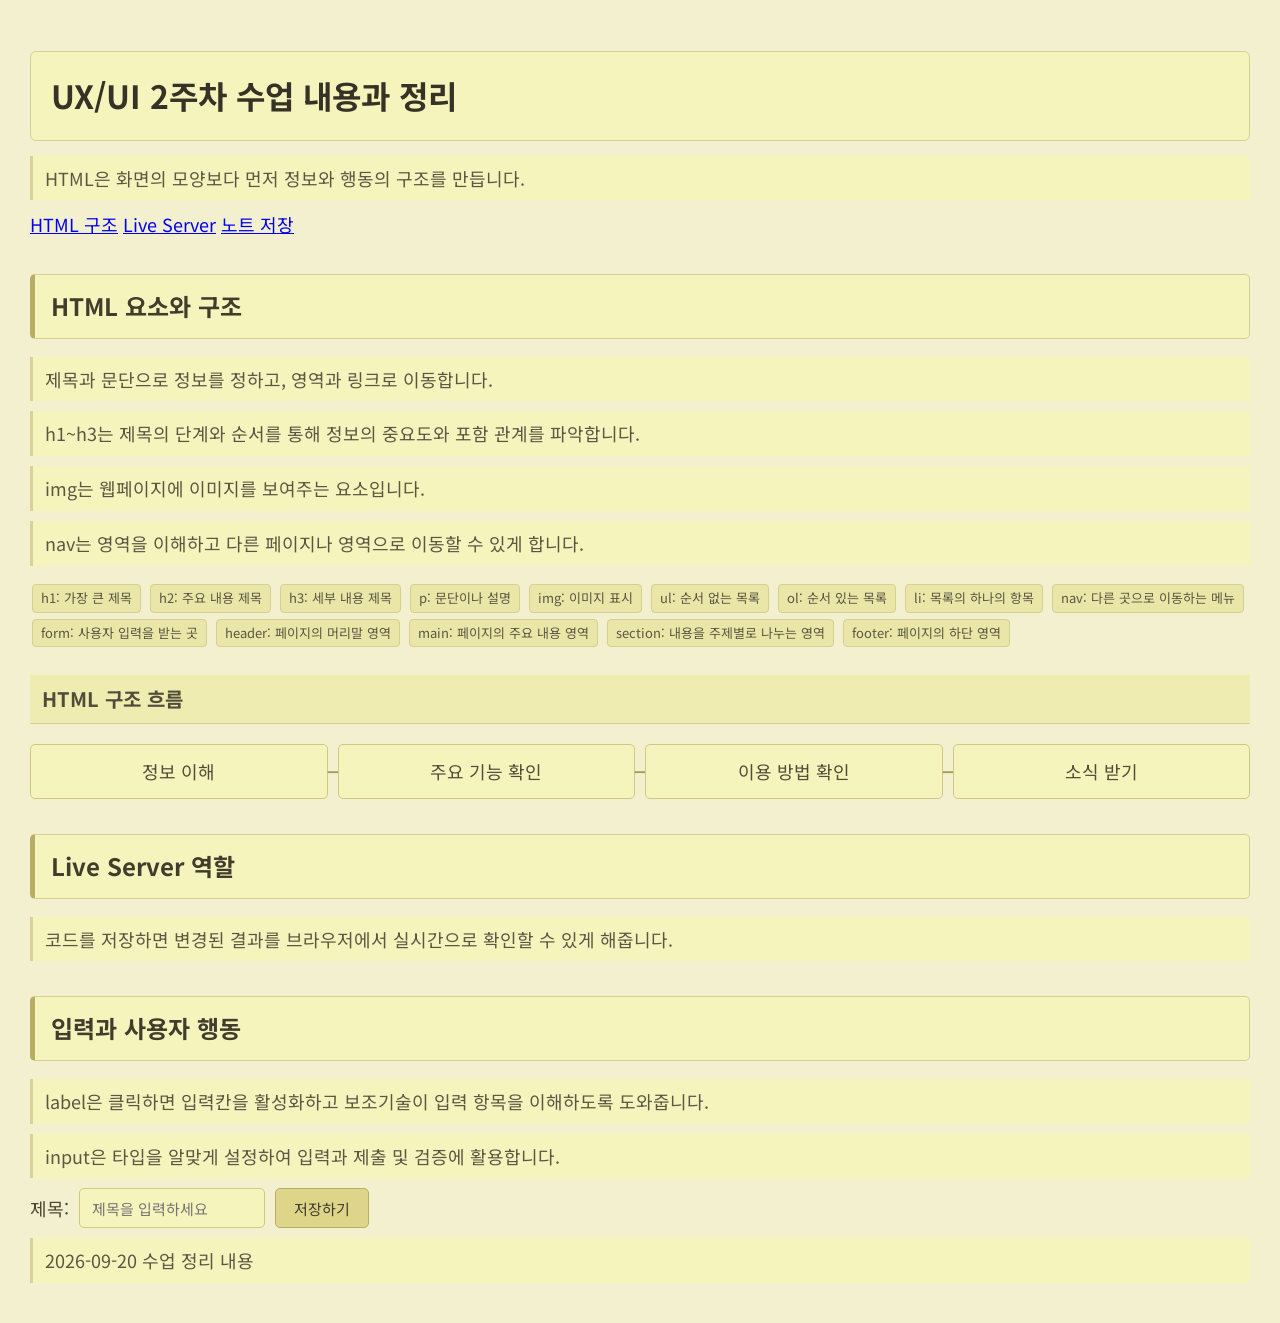
==== index.html @ fddc058f "3주차 수업" ====
<!DOCTYPE html>
<html lang="ko">

<head>
    <meta charset="UTF-8">
    <title>UX/UI 수업 간단 정리</title>

    <link rel="preconnect" href="https://fonts.googleapis.com">
    <link rel="preconnect" href="https://fonts.gstatic.com" crossorigin>
    <link href="https://fonts.googleapis.com/css2?family=Noto+Sans+KR:wght@100..900&display=swap" rel="stylesheet">

    <link rel="stylesheet" href="style.css">
</head>

<body>

    <header>
        <!-- 사용자: 수업생 -->
        <!-- 목적: 수업 내용을 정리하고 복습 -->
        <!-- 핵심 행동: 내용을 확인하고 노트를 저장 -->
        <!-- 정보 순서: 수업틀 → 주요 내용 확인 → 핵심 내용 확인 → 노트저장 -->

        <h1>UX/UI 2주차 수업 내용과 정리</h1>
        <p>HTML은 화면의 모양보다 먼저 정보와 행동의 구조를 만듭니다.</p>
    </header>

    <nav aria-label="주요 메뉴">
        <a href="#html">HTML 구조</a>
        <a href="#server">Live Server</a>
        <a href="#form">노트 저장</a>
    </nav>

    <main>

        <section id="html">

            <h2>HTML 요소와 구조</h2>

            <p>제목과 문단으로 정보를 정하고, 영역과 링크로 이동합니다.</p>

            <p>h1~h3는 제목의 단계와 순서를 통해 정보의 중요도와 포함 관계를 파악합니다.</p>

            <p>img는 웹페이지에 이미지를 보여주는 요소입니다.</p>

            <p>nav는 영역을 이해하고 다른 페이지나 영역으로 이동할 수 있게 합니다.</p>

            <ul class="features-list">
                <li class="features-card">h1: 가장 큰 제목</li>
                <li class="features-card">h2: 주요 내용 제목</li>
                <li class="features-card">h3: 세부 내용 제목</li>
                <li class="features-card">p: 문단이나 설명</li>
                <li class="features-card">img: 이미지 표시</li>
                <li class="features-card">ul: 순서 없는 목록</li>
                <li class="features-card">ol: 순서 있는 목록</li>
                <li class="features-card">li: 목록의 하나의 항목</li>
                <li class="features-card">nav: 다른 곳으로 이동하는 메뉴</li>
                <li class="features-card">form: 사용자 입력을 받는 곳</li>
                <li class="features-card">header: 페이지의 머리말 영역</li>
                <li class="features-card">main: 페이지의 주요 내용 영역</li>
                <li class="features-card">section: 내용을 주제별로 나누는 영역</li>
                <li class="features-card">footer: 페이지의 하단 영역</li>
            </ul>

            <h3>HTML 구조 흐름</h3>

            <ol class="flow-list">
                <li>정보 이해</li>
                <li>주요 기능 확인</li>
                <li>이용 방법 확인</li>
                <li>소식 받기</li>
            </ol>

        </section>

        <section id="server">

            <h2>Live Server 역할</h2>

            <p>
                코드를 저장하면 변경된 결과를 브라우저에서
                실시간으로 확인할 수 있게 해줍니다.
            </p>

        </section>

        <section id="form">

            <h2>입력과 사용자 행동</h2>

            <p>
                label은 클릭하면 입력칸을 활성화하고
                보조기술이 입력 항목을 이해하도록 도와줍니다.
            </p>

            <p>
                input은 타입을 알맞게 설정하여
                입력과 제출 및 검증에 활용합니다.
            </p>

            <form aria-label="노트 저장 양식">

                <label for="title">제목:</label>
                <input type="text" id="title" placeholder="제목을 입력하세요">

                <button type="submit" aria-label="노트 저장">저장하기</button>

            </form>

            </form>

        </section>

    </main>

    <footer>
        <p>2026-09-20 수업 정리 내용</p>
    </footer>

</body>

</html>
---- style.css ----
* {
    box-sizing: border-box;
}

body {
    color: #4a4735;
    font-family: "Noto Sans KR", sans-serif;
    font-size: 18px;
    line-height: 1.6;
    background-color: #f3f0d0;
    margin: 0;
    padding: 30px;
}

/* 가장 큰 제목 */
h1 {
    margin-bottom: 15px;
    padding: 18px 20px;
    border: 1px solid #d5cf91;
    border-radius: 6px;
    background-color: #f6f4bd;
    color: #353326;
    font-size: 32px;
    font-weight: 700;
}

/* 주요 소제목 */
h2 {
    margin-top: 35px;
    margin-bottom: 18px;
    padding: 12px 16px;
    border: 1px solid #d5cf91;
    border-left: 5px solid #b9ad63;
    border-radius: 5px;
    background-color: #f6f4bd;
    color: #403d2d;
    font-size: 24px;
}

/* 세부 소제목 */
h3 {
    margin-top: 25px;
    margin-bottom: 10px;
    padding: 8px 12px;
    border-bottom: 1px solid #d5cf91;
    background-color: #eeecb0;
    color: #514d38;
    font-size: 20px;
}

/* 설명 문단 */
p {
    margin: 10px 0;
    padding: 8px 12px;
    border-left: 3px solid #d8d19a;
    background-color: #f6f4bd;
    color: #5b5742;
}

/* HTML 요소 정리 목록 */
.features-list {
    list-style: none;
    padding-left: 0;
    margin: 15px 0 25px 0;
}

/* HTML 요소 */
.features-card {
    display: inline-block;
    padding: 3px 8px;
    margin: 3px 2px;
    border: 1px solid #d5cf91;
    border-radius: 4px;
    background-color: #e9e6a8;
    color: #5b5742;
    font-size: 13px;
}

/* HTML 구조 흐름 */
.flow-list {
    display: flex;
    align-items: center;
    gap: 10px;
    list-style: none;
    padding: 0;
    margin: 20px 0;
}

/* 흐름의 각 단계 */
.flow-list li {
    position: relative;
    flex: 1;
    box-sizing: border-box;
    padding: 12px 10px;
    text-align: center;
    border: 1px solid #d0c87f;
    border-radius: 5px;
    background-color: #f6f4bd;
    color: #514d38;
}

/* 단계 사이 화살표 */
.flow-list li:not(:last-child)::after {
    content: "→";
    position: absolute;
    right: -18px;
    color: #a59b55;
    font-weight: bold;
}

/* 일반 순서 목록 */
ol {
    padding-left: 25px;
}

ol li {
    padding: 3px 0;
}

/* 버튼 */
form {
    display: flex;
    align-items: center;
    gap: 10px;
}

form input {
    box-sizing: border-box;
    height: 40px;
    padding: 8px 12px;
    border: 1px solid #d0c87f;
    border-radius: 5px;
    background-color: #f6f4bd;
    color: #403d2d;
    font-family: "Noto Sans KR", sans-serif;
    font-size: 15px;
}

form button {
    box-sizing: border-box;
    height: 40px;
    padding: 8px 18px;
    border: 1px solid #b9ad63;
    border-radius: 5px;
    background-color: #ded58b;
    color: #403d2d;
    font-family: "Noto Sans KR", sans-serif;
    font-size: 15px;
    cursor: pointer;
}

form br {
    display: none;
}
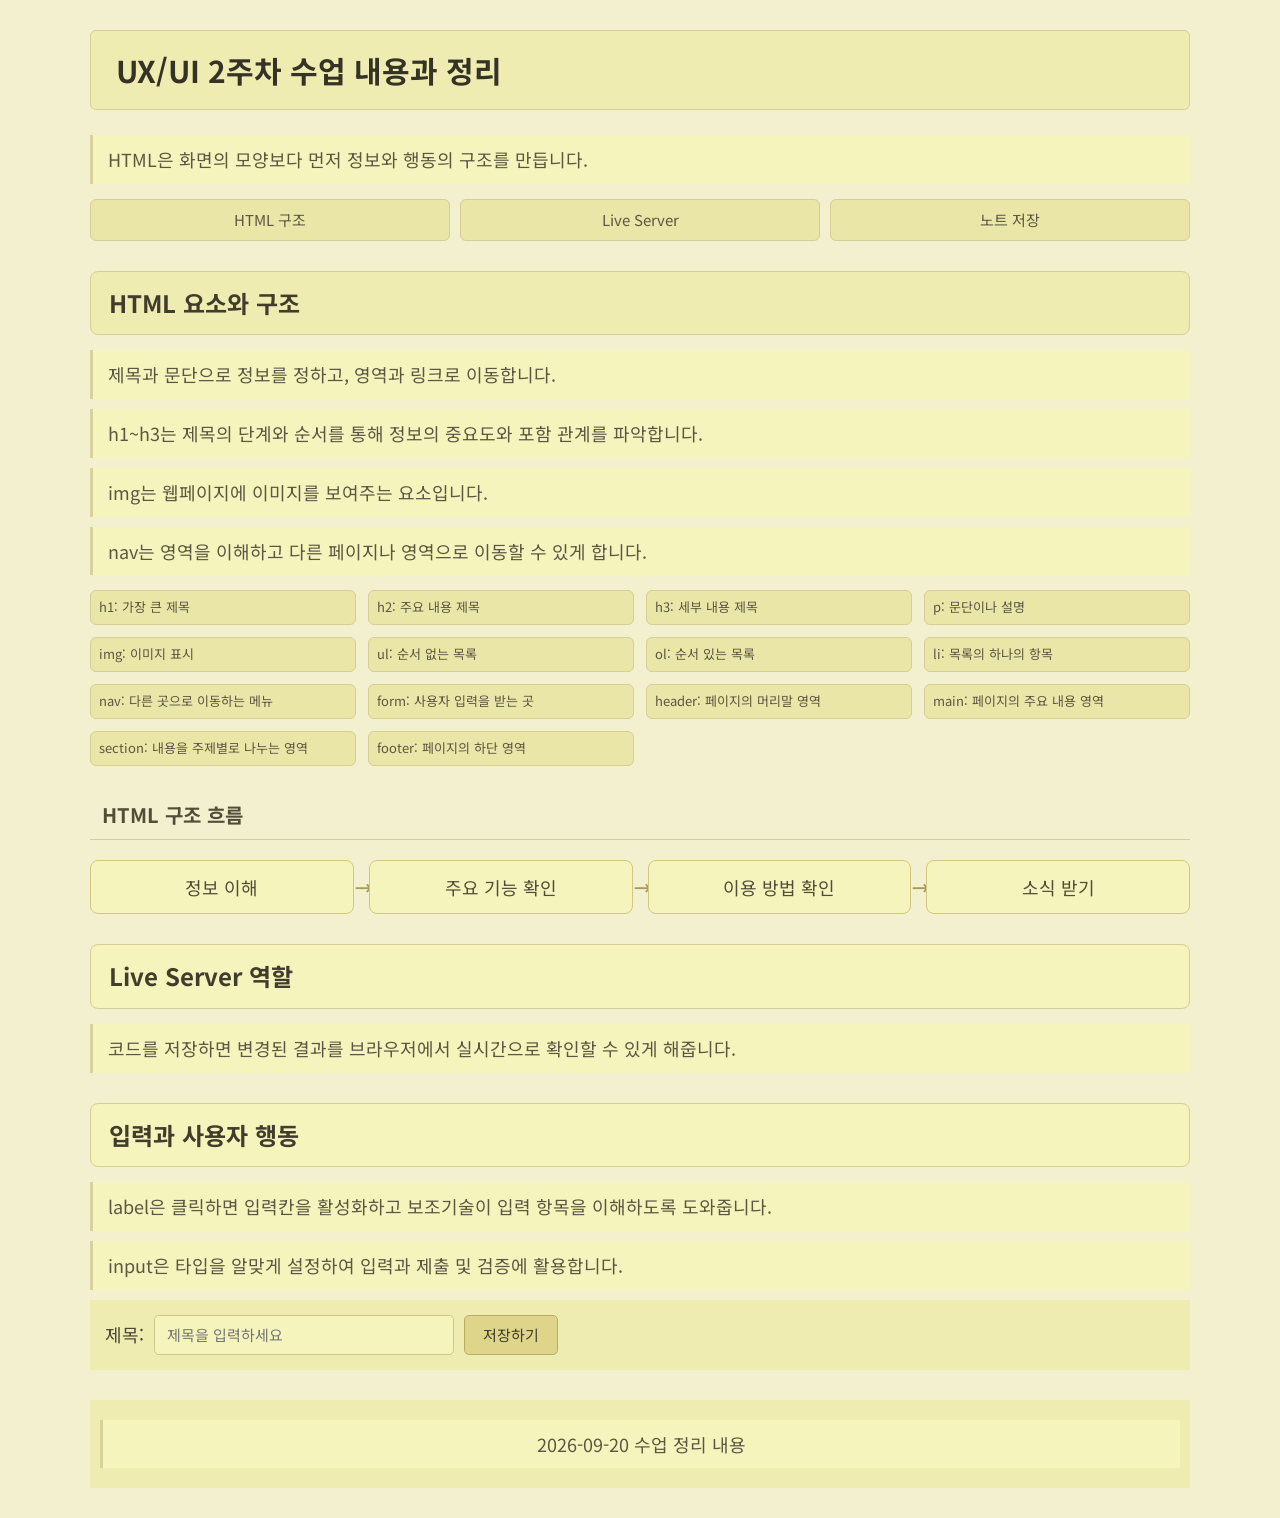
==== commit 948c40cb: "4주차 반응형 실습" ====
--- a/index.html
+++ b/index.html
@@ -3,7 +3,8 @@
 
 <head>
     <meta charset="UTF-8">
-    <title>UX/UI 수업 간단 정리</title>
+<meta name="viewport" content="width=device-width, initial-scale=1.0">
+<title>UX/UI 수업 간단 정리</title>
 
     <link rel="preconnect" href="https://fonts.googleapis.com">
     <link rel="preconnect" href="https://fonts.gstatic.com" crossorigin>
--- a/style.css
+++ b/style.css
@@ -3,112 +3,150 @@
 }
 
 body {
+    margin: 0;
+    padding: 30px;
     color: #4a4735;
     font-family: "Noto Sans KR", sans-serif;
     font-size: 18px;
     line-height: 1.6;
     background-color: #f3f0d0;
-    margin: 0;
-    padding: 30px;
-}
-
-/* 가장 큰 제목 */
+}
+
+header,
+main,
+footer {
+    width: 100%;
+    max-width: 1100px;
+    margin: 0 auto;
+}
+
 h1 {
+    margin: 0 0 25px 0;
+    padding: 15px 25px;
+    border: 1px solid #d5cf91;
+    border-radius: 6px;
+    background-color: #eeecb0;
+    color: #353326;
+    font-size: 30px;
+    font-weight: 700;
+}
+
+h2 {
+    margin-top: 30px;
     margin-bottom: 15px;
-    padding: 18px 20px;
-    border: 1px solid #d5cf91;
-    border-radius: 6px;
-    background-color: #f6f4bd;
-    color: #353326;
-    font-size: 32px;
-    font-weight: 700;
-}
-
-/* 주요 소제목 */
-h2 {
-    margin-top: 35px;
-    margin-bottom: 18px;
-    padding: 12px 16px;
-    border: 1px solid #d5cf91;
-    border-left: 5px solid #b9ad63;
-    border-radius: 5px;
+    padding: 12px 18px;
+    border: 1px solid #d5cf91;
+    border-radius: 8px;
     background-color: #f6f4bd;
     color: #403d2d;
     font-size: 24px;
 }
 
-/* 세부 소제목 */
+#html h2 {
+    background-color: #eeecb0;
+}
+
 h3 {
     margin-top: 25px;
     margin-bottom: 10px;
     padding: 8px 12px;
     border-bottom: 1px solid #d5cf91;
-    background-color: #eeecb0;
+    background-color: transparent;
     color: #514d38;
     font-size: 20px;
 }
 
-/* 설명 문단 */
 p {
     margin: 10px 0;
+    padding: 10px 15px;
+    border-left: 3px solid #d8d19a;
+    background-color: #f6f4bd;
+    color: #5b5742;
+}
+
+nav {
+    display: flex;
+    gap: 10px;
+    width: 100%;
+    max-width: 1100px;
+    margin: 15px auto;
+}
+
+nav a {
+    flex: 1;
     padding: 8px 12px;
-    border-left: 3px solid #d8d19a;
-    background-color: #f6f4bd;
-    color: #5b5742;
-}
-
-/* HTML 요소 정리 목록 */
+    border: 1px solid #d5cf91;
+    border-radius: 6px;
+    background-color: #e9e6a8;
+    color: #5b5742;
+    text-align: center;
+    text-decoration: none;
+    font-size: 15px;
+    transition: 0.3s;
+}
+
+nav a:hover {
+    background-color: #ded58b;
+    color: #403d2d;
+    transform: translateY(-2px);
+}
+
 .features-list {
+    display: grid;
+    grid-template-columns: repeat(auto-fit, minmax(260px, 1fr));
+    align-items: stretch;
+    gap: 12px;
     list-style: none;
-    padding-left: 0;
+    padding: 0;
     margin: 15px 0 25px 0;
 }
 
-/* HTML 요소 */
 .features-card {
-    display: inline-block;
-    padding: 3px 8px;
-    margin: 3px 2px;
-    border: 1px solid #d5cf91;
-    border-radius: 4px;
+    min-width: 0;
+    padding: 6px 8px;
+    margin: 0;
+    border: 1px solid #d5cf91;
+    border-radius: 6px;
     background-color: #e9e6a8;
     color: #5b5742;
     font-size: 13px;
-}
-
-/* HTML 구조 흐름 */
+    transition: 0.3s;
+}
+
+.features-card:hover {
+    background-color: #ded58b;
+    color: #403d2d;
+    transform: translateY(-3px);
+}
+
 .flow-list {
     display: flex;
     align-items: center;
-    gap: 10px;
+    gap: 15px;
     list-style: none;
     padding: 0;
     margin: 20px 0;
 }
 
-/* 흐름의 각 단계 */
 .flow-list li {
     position: relative;
     flex: 1;
-    box-sizing: border-box;
     padding: 12px 10px;
     text-align: center;
     border: 1px solid #d0c87f;
-    border-radius: 5px;
+    border-radius: 8px;
     background-color: #f6f4bd;
     color: #514d38;
 }
 
-/* 단계 사이 화살표 */
 .flow-list li:not(:last-child)::after {
     content: "→";
     position: absolute;
-    right: -18px;
+    right: -20px;
     color: #a59b55;
     font-weight: bold;
 }
 
-/* 일반 순서 목록 */
 ol {
     padding-left: 25px;
 }
@@ -117,18 +155,19 @@
     padding: 3px 0;
 }
 
-/* 버튼 */
 form {
     display: flex;
     align-items: center;
     gap: 10px;
+    padding: 15px;
+    background-color: #eeecb0;
 }
 
 form input {
-    box-sizing: border-box;
+    width: 300px;
     height: 40px;
     padding: 8px 12px;
-    border: 1px solid #d0c87f;
+    border: 1px solid #cfc78a;
     border-radius: 5px;
     background-color: #f6f4bd;
     color: #403d2d;
@@ -137,7 +176,6 @@
 }
 
 form button {
-    box-sizing: border-box;
     height: 40px;
     padding: 8px 18px;
     border: 1px solid #b9ad63;
@@ -147,8 +185,82 @@
     font-family: "Noto Sans KR", sans-serif;
     font-size: 15px;
     cursor: pointer;
-}
-
-form br {
-    display: none;
+    transition: 0.3s;
+}
+
+form button:hover {
+    background-color: #d3c879;
+    transform: translateY(-2px);
+}
+
+footer {
+    margin-top: 30px;
+    padding: 10px;
+    background-color: #eeecb0;
+    color: #5b5742;
+    text-align: center;
+}
+
+@media (max-width: 768px) {
+
+    body {
+        font-size: 16px;
+    }
+
+    header {
+        padding-top: 32px;
+        padding-bottom: 24px;
+    }
+
+    h1 {
+        font-size: 30px;
+    }
+
+    h2 {
+        font-size: 24px;
+    }
+
+    nav {
+        flex-direction: column;
+        gap: 8px;
+    }
+
+    nav a {
+        flex: none;
+        width: 100%;
+    }
+
+    .features-list {
+        grid-template-columns: 1fr;
+    }
+
+    form {
+        flex-direction: column;
+        align-items: stretch;
+    }
+
+    form input,
+    form button {
+        width: 100%;
+    }
+
+    form button {
+        min-height: 48px;
+    }
+
+    .flow-list {
+        flex-direction: column;
+        align-items: stretch;
+    }
+
+    .flow-list li {
+        width: 100%;
+    }
+
+    .flow-list li:not(:last-child)::after {
+        content: "↓";
+        right: 50%;
+        bottom: -25px;
+        top: auto;
+    }
 }
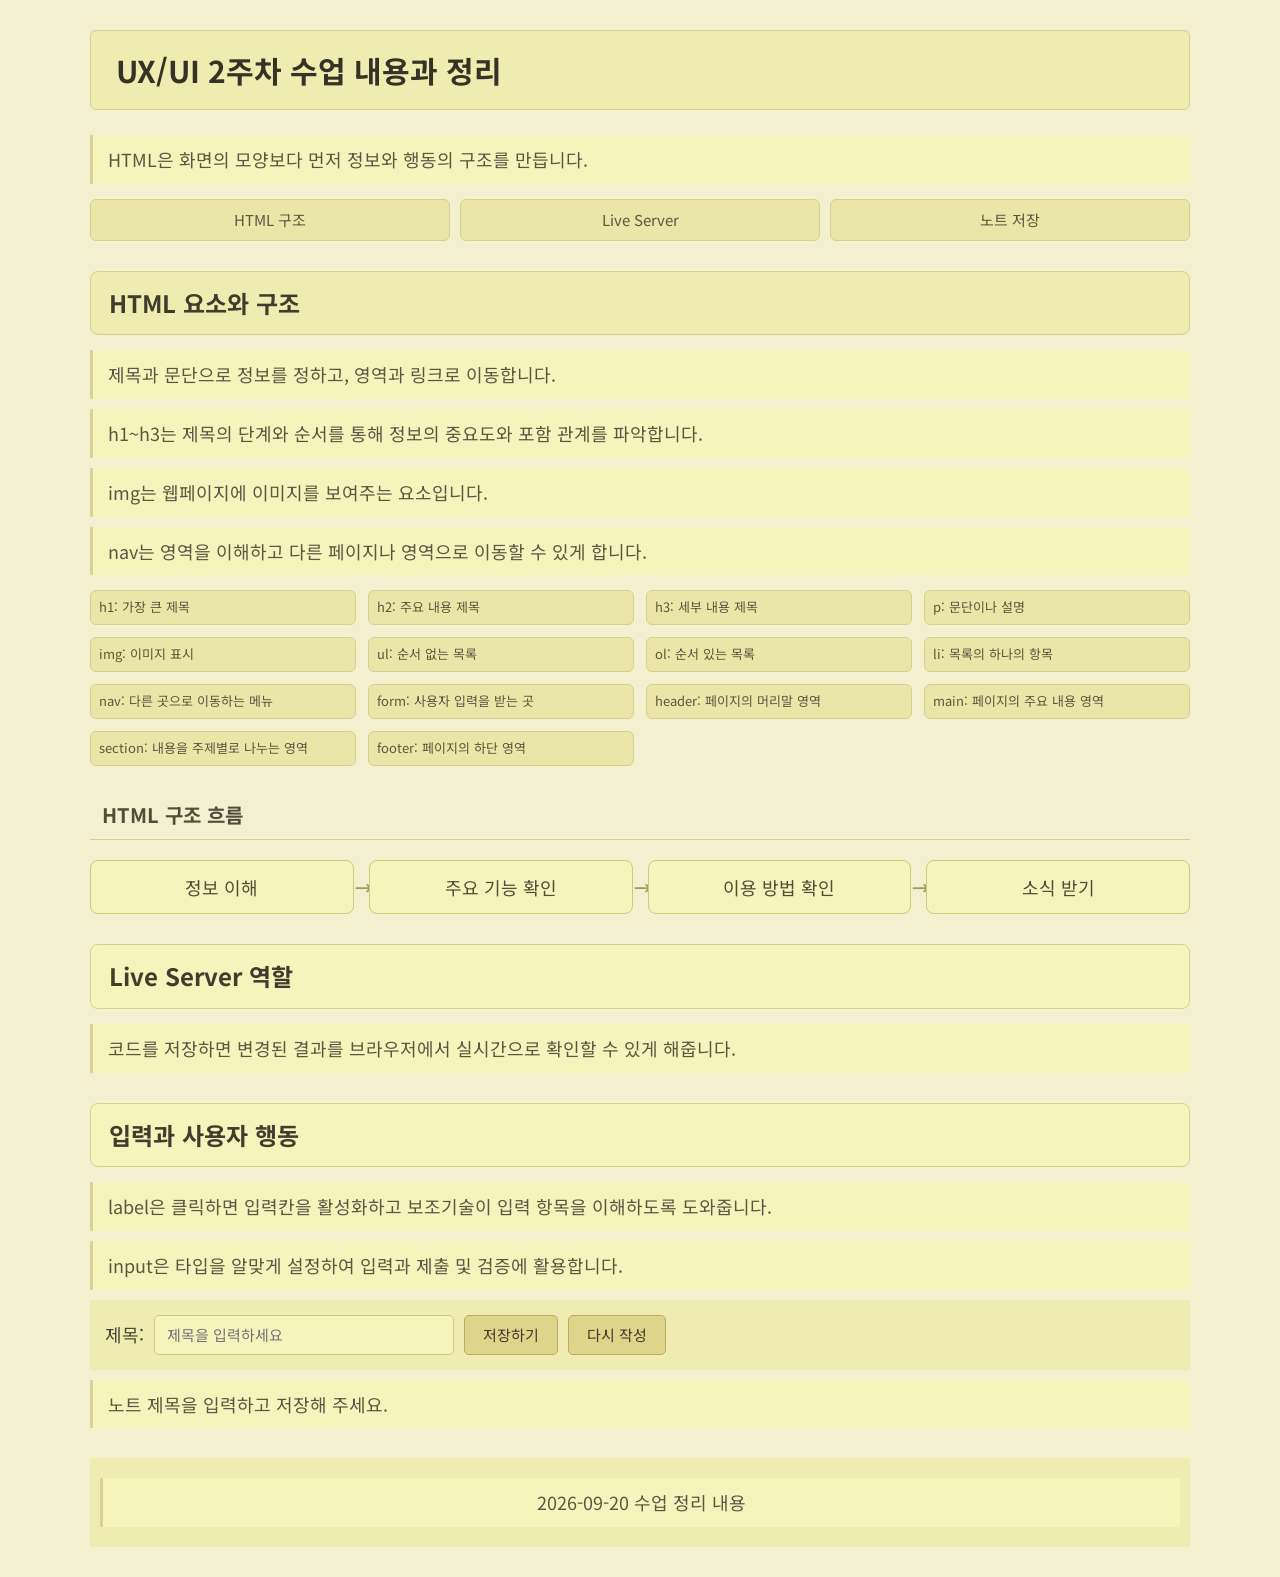
==== commit 5fc60faf: "5주차 js기능 추가" ====
--- a/index.html
+++ b/index.html
@@ -1,16 +1,18 @@
 <!DOCTYPE html>
 <html lang="ko">
+    
 
 <head>
     <meta charset="UTF-8">
-<meta name="viewport" content="width=device-width, initial-scale=1.0">
-<title>UX/UI 수업 간단 정리</title>
+    <meta name="viewport" content="width=device-width, initial-scale=1.0">
+    <title>UX/UI 2주차 수업 내용과 정리</title>
 
     <link rel="preconnect" href="https://fonts.googleapis.com">
     <link rel="preconnect" href="https://fonts.gstatic.com" crossorigin>
     <link href="https://fonts.googleapis.com/css2?family=Noto+Sans+KR:wght@100..900&display=swap" rel="stylesheet">
 
     <link rel="stylesheet" href="style.css">
+ 
 </head>
 
 <body>
@@ -21,7 +23,7 @@
         <!-- 핵심 행동: 내용을 확인하고 노트를 저장 -->
         <!-- 정보 순서: 수업틀 → 주요 내용 확인 → 핵심 내용 확인 → 노트저장 -->
 
-        <h1>UX/UI 2주차 수업 내용과 정리</h1>
+        <h1 id="mainTitle">UX/UI 2주차 수업 내용과 정리</h1>
         <p>HTML은 화면의 모양보다 먼저 정보와 행동의 구조를 만듭니다.</p>
     </header>
 
@@ -98,16 +100,16 @@
                 입력과 제출 및 검증에 활용합니다.
             </p>
 
-            <form aria-label="노트 저장 양식">
-
+            <form id="noteForm" aria-label="노트 저장 양식">
                 <label for="title">제목:</label>
                 <input type="text" id="title" placeholder="제목을 입력하세요">
-
-                <button type="submit" aria-label="노트 저장">저장하기</button>
-
+                <button type="submit" id="saveButton">저장하기</button>
+                <button type="button" id="resetButton">다시 작성</button>
             </form>
 
-            </form>
+            <p id="saveMessage">노트 제목을 입력하고 저장해 주세요.</p>
+
+         
 
         </section>
 
@@ -116,6 +118,7 @@
     <footer>
         <p>2026-09-20 수업 정리 내용</p>
     </footer>
+       <script src="script.js"></script>
 
 </body>
 
--- a/style.css
+++ b/style.css
@@ -263,4 +263,20 @@
         bottom: -25px;
         top: auto;
     }
+
+}
+#saveMessage.is-saved {
+    background-color: #e9edcf;
+    color: #40543b;
+    font-weight: 700;
+}
+
+#saveMessage.is-error {
+    background-color: #f4e5bd;
+    color: #76502c;
+}
+
+#saveButton:disabled {
+    opacity: 0.6;
+    cursor: not-allowed;
 }
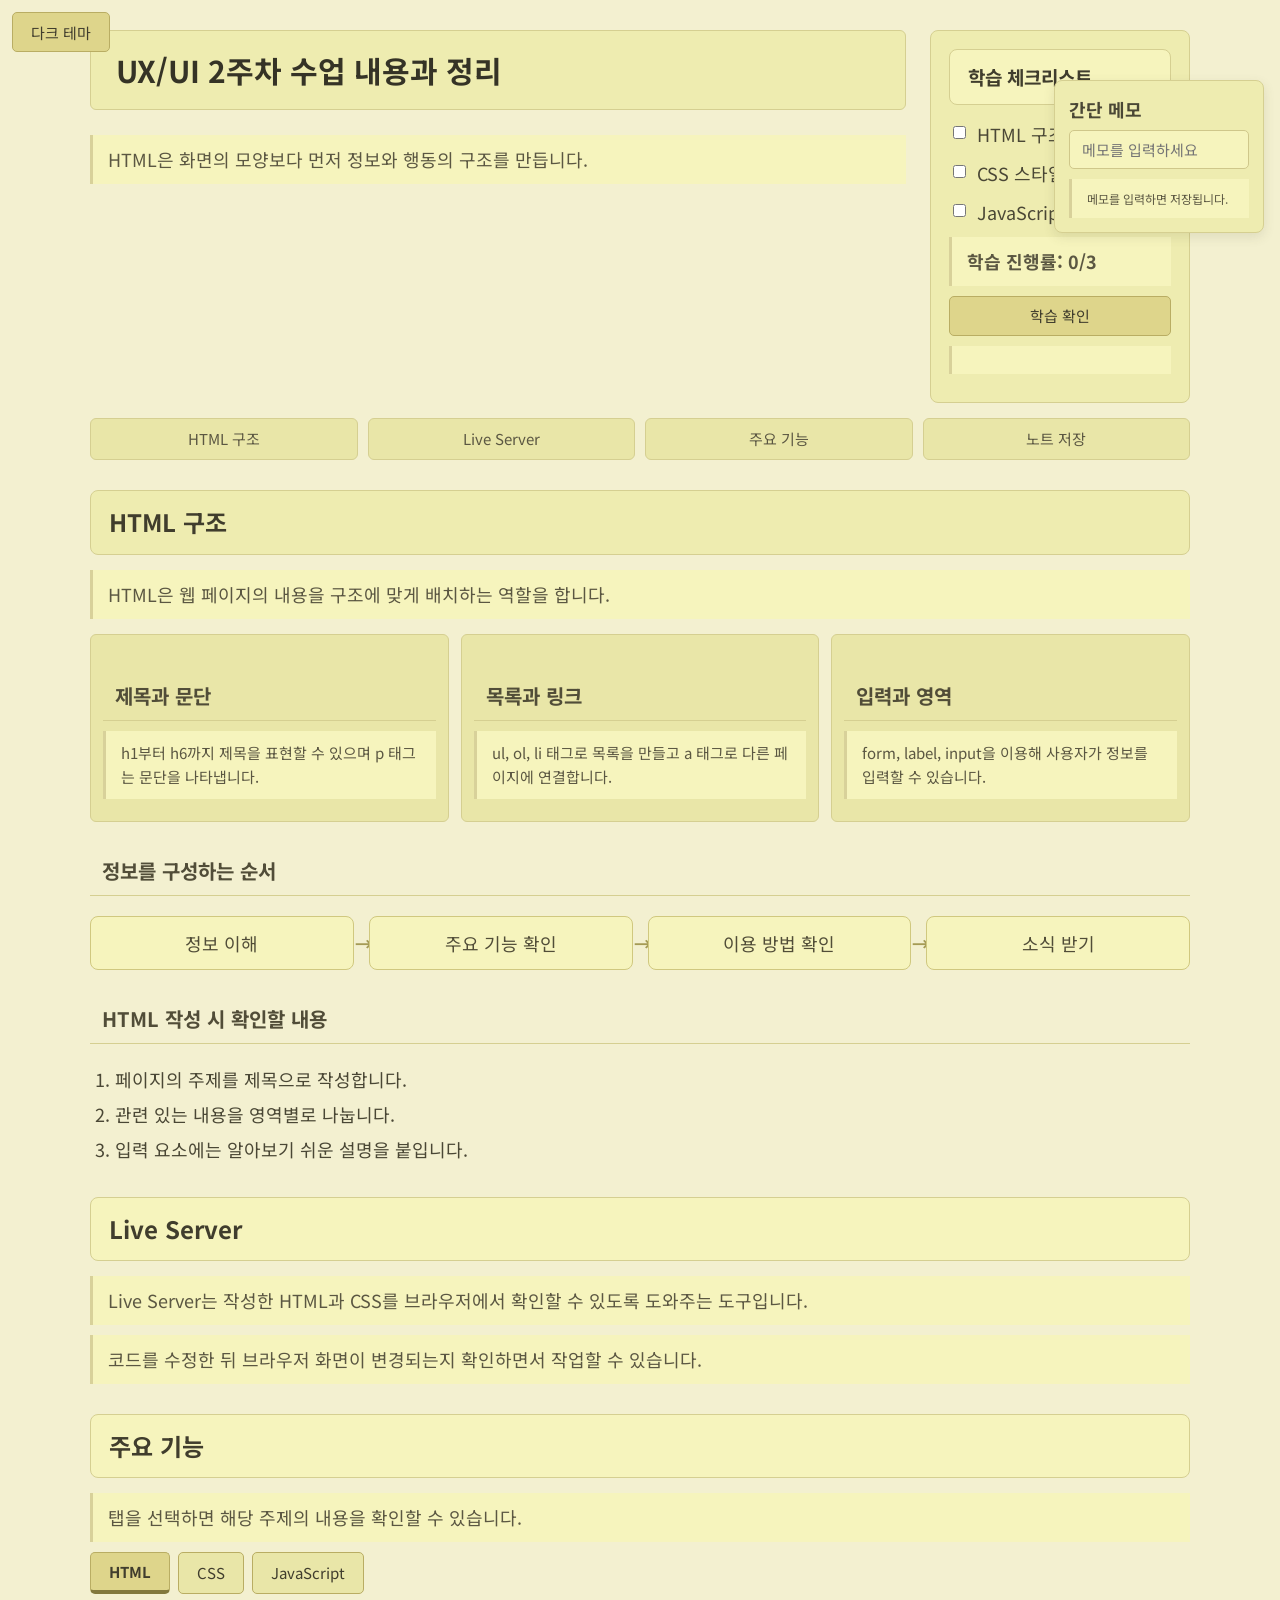
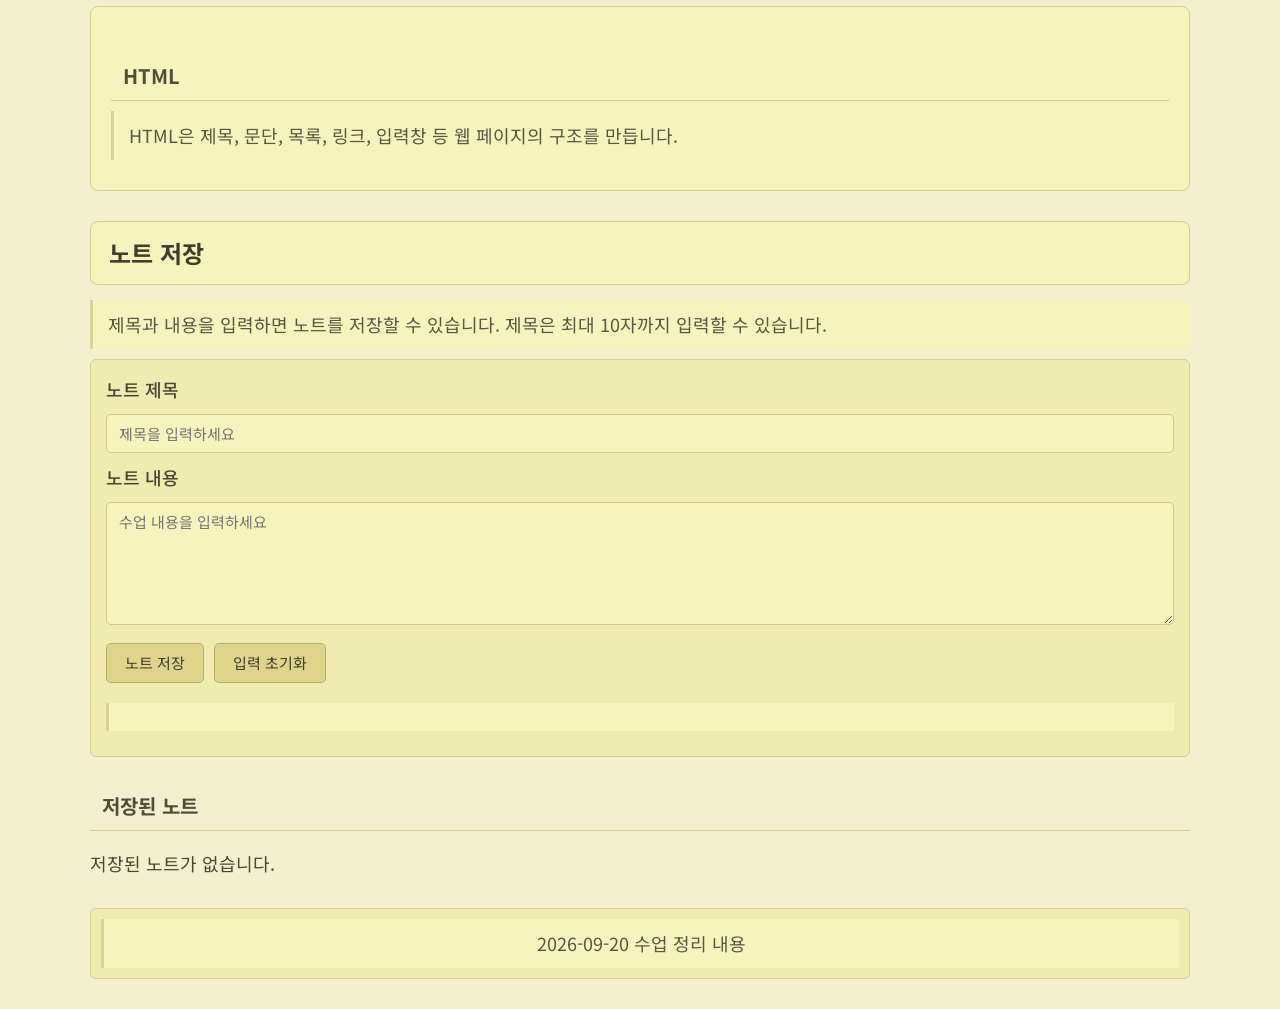
==== commit 4a7d2705: "6주차 수업 실습" ====
--- a/index.html
+++ b/index.html
@@ -1,125 +1,186 @@
 <!DOCTYPE html>
 <html lang="ko">
-    
-
 <head>
     <meta charset="UTF-8">
     <meta name="viewport" content="width=device-width, initial-scale=1.0">
+    <meta name="description" content="UX/UI 프로그래밍 수업 내용과 실습을 정리한 노트">
     <title>UX/UI 2주차 수업 내용과 정리</title>
+    <link rel="stylesheet" href="style.css">
+    <script src="script.js" defer></script>
+</head>
+<body>
+    <button type="button" id="themeButton" class="theme-button">다크 테마</button>
 
-    <link rel="preconnect" href="https://fonts.googleapis.com">
-    <link rel="preconnect" href="https://fonts.gstatic.com" crossorigin>
-    <link href="https://fonts.googleapis.com/css2?family=Noto+Sans+KR:wght@100..900&display=swap" rel="stylesheet">
-
-    <link rel="stylesheet" href="style.css">
- 
-</head>
-
-<body>
+    <aside id="memoWidget">
+        <label for="nickname">간단 메모</label>
+        <input type="text" id="nickname" maxlength="10" placeholder="메모를 입력하세요">
+        <p id="memoMessage" aria-live="polite">메모를 입력하면 저장됩니다.</p>
+    </aside>
 
     <header>
-        <!-- 사용자: 수업생 -->
-        <!-- 목적: 수업 내용을 정리하고 복습 -->
-        <!-- 핵심 행동: 내용을 확인하고 노트를 저장 -->
-        <!-- 정보 순서: 수업틀 → 주요 내용 확인 → 핵심 내용 확인 → 노트저장 -->
+        <div class="header-layout">
+            <div class="header-intro">
+                <h1 id="mainTitle">UX/UI 2주차 수업 내용과 정리</h1>
+                <p>HTML은 화면의 모양보다 먼저 정보와 행동의 구조를 만듭니다.</p>
+            </div>
 
-        <h1 id="mainTitle">UX/UI 2주차 수업 내용과 정리</h1>
-        <p>HTML은 화면의 모양보다 먼저 정보와 행동의 구조를 만듭니다.</p>
+            <section id="studyChecklist" aria-labelledby="checklistTitle">
+                <h2 id="checklistTitle">학습 체크리스트</h2>
+
+                <label class="study-item">
+                    <input type="checkbox" class="study-check" value="html">
+                    HTML 구조 확인
+                </label>
+
+                <label class="study-item">
+                    <input type="checkbox" class="study-check" value="css">
+                    CSS 스타일 확인
+                </label>
+
+                <label class="study-item">
+                    <input type="checkbox" class="study-check" value="javascript">
+                    JavaScript 기능 확인
+                </label>
+
+                <p id="studyProgress" aria-live="polite">학습 진행률: 0/3</p>
+                <button type="button" id="studyCompleteButton">학습 확인</button>
+                <p id="studyCompleteMessage" aria-live="polite"></p>
+            </section>
+        </div>
+
+        <nav aria-label="주요 메뉴">
+            <a href="#html">HTML 구조</a>
+            <a href="#server">Live Server</a>
+            <a href="#features">주요 기능</a>
+            <a href="#form">노트 저장</a>
+        </nav>
     </header>
 
-    <nav aria-label="주요 메뉴">
-        <a href="#html">HTML 구조</a>
-        <a href="#server">Live Server</a>
-        <a href="#form">노트 저장</a>
-    </nav>
+    <main>
+        <section id="html">
+            <h2>HTML 구조</h2>
+            <p>HTML은 웹 페이지의 내용을 구조에 맞게 배치하는 역할을 합니다.</p>
 
-    <main>
+            <div class="feature-grid">
+                <article class="feature-card">
+                    <h3>제목과 문단</h3>
+                    <p>h1부터 h6까지 제목을 표현할 수 있으며 p 태그는 문단을 나타냅니다.</p>
+                </article>
 
-        <section id="html">
+                <article class="feature-card">
+                    <h3>목록과 링크</h3>
+                    <p>ul, ol, li 태그로 목록을 만들고 a 태그로 다른 페이지에 연결합니다.</p>
+                </article>
 
-            <h2>HTML 요소와 구조</h2>
+                <article class="feature-card">
+                    <h3>입력과 영역</h3>
+                    <p>form, label, input을 이용해 사용자가 정보를 입력할 수 있습니다.</p>
+                </article>
+            </div>
 
-            <p>제목과 문단으로 정보를 정하고, 영역과 링크로 이동합니다.</p>
-
-            <p>h1~h3는 제목의 단계와 순서를 통해 정보의 중요도와 포함 관계를 파악합니다.</p>
-
-            <p>img는 웹페이지에 이미지를 보여주는 요소입니다.</p>
-
-            <p>nav는 영역을 이해하고 다른 페이지나 영역으로 이동할 수 있게 합니다.</p>
-
-            <ul class="features-list">
-                <li class="features-card">h1: 가장 큰 제목</li>
-                <li class="features-card">h2: 주요 내용 제목</li>
-                <li class="features-card">h3: 세부 내용 제목</li>
-                <li class="features-card">p: 문단이나 설명</li>
-                <li class="features-card">img: 이미지 표시</li>
-                <li class="features-card">ul: 순서 없는 목록</li>
-                <li class="features-card">ol: 순서 있는 목록</li>
-                <li class="features-card">li: 목록의 하나의 항목</li>
-                <li class="features-card">nav: 다른 곳으로 이동하는 메뉴</li>
-                <li class="features-card">form: 사용자 입력을 받는 곳</li>
-                <li class="features-card">header: 페이지의 머리말 영역</li>
-                <li class="features-card">main: 페이지의 주요 내용 영역</li>
-                <li class="features-card">section: 내용을 주제별로 나누는 영역</li>
-                <li class="features-card">footer: 페이지의 하단 영역</li>
-            </ul>
-
-            <h3>HTML 구조 흐름</h3>
-
-            <ol class="flow-list">
+            <h3>정보를 구성하는 순서</h3>
+            <ul class="flow-list">
                 <li>정보 이해</li>
                 <li>주요 기능 확인</li>
                 <li>이용 방법 확인</li>
                 <li>소식 받기</li>
+            </ul>
+
+            <h3>HTML 작성 시 확인할 내용</h3>
+            <ol>
+                <li>페이지의 주제를 제목으로 작성합니다.</li>
+                <li>관련 있는 내용을 영역별로 나눕니다.</li>
+                <li>입력 요소에는 알아보기 쉬운 설명을 붙입니다.</li>
             </ol>
-
         </section>
 
         <section id="server">
+            <h2>Live Server</h2>
+            <p>Live Server는 작성한 HTML과 CSS를 브라우저에서 확인할 수 있도록 도와주는 도구입니다.</p>
+            <p>코드를 수정한 뒤 브라우저 화면이 변경되는지 확인하면서 작업할 수 있습니다.</p>
+        </section>
 
-            <h2>Live Server 역할</h2>
+        <section id="features">
+            <h2>주요 기능</h2>
+            <p>탭을 선택하면 해당 주제의 내용을 확인할 수 있습니다.</p>
 
-            <p>
-                코드를 저장하면 변경된 결과를 브라우저에서
-                실시간으로 확인할 수 있게 해줍니다.
-            </p>
+            <div class="tabs" role="tablist" aria-label="학습 내용 선택">
+                <button type="button" class="tab is-active"
+                    id="tab-html" role="tab" aria-selected="true"
+                    aria-controls="panel-html" data-target="panel-html">
+                    HTML
+                </button>
 
+                <button type="button" class="tab"
+                    id="tab-css" role="tab" aria-selected="false"
+                    aria-controls="panel-css" data-target="panel-css" tabindex="-1">
+                    CSS
+                </button>
+
+                <button type="button" class="tab"
+                    id="tab-js" role="tab" aria-selected="false"
+                    aria-controls="panel-js" data-target="panel-js" tabindex="-1">
+                    JavaScript
+                </button>
+            </div>
+
+            <div id="panel-html" class="panel" role="tabpanel"
+                aria-labelledby="tab-html">
+                <h3>HTML</h3>
+                <p>HTML은 제목, 문단, 목록, 링크, 입력창 등 웹 페이지의 구조를 만듭니다.</p>
+            </div>
+
+            <div id="panel-css" class="panel" role="tabpanel"
+                aria-labelledby="tab-css" hidden>
+                <h3>CSS</h3>
+                <p>CSS는 색상, 글꼴, 여백, 배치, 반응형 화면 등 웹 페이지의 디자인을 담당합니다.</p>
+            </div>
+
+            <div id="panel-js" class="panel" role="tabpanel"
+                aria-labelledby="tab-js" hidden>
+                <h3>JavaScript</h3>
+                <p>JavaScript는 버튼 클릭, 입력값 확인, 화면 변경과 같은 동작을 처리합니다.</p>
+            </div>
         </section>
 
         <section id="form">
+            <h2>노트 저장</h2>
+            <p>제목과 내용을 입력하면 노트를 저장할 수 있습니다. 제목은 최대 10자까지 입력할 수 있습니다.</p>
 
-            <h2>입력과 사용자 행동</h2>
+            <form id="noteForm">
+                <label for="title">노트 제목</label>
+                <input
+                    type="text"
+                    id="title"
+                    maxlength="15"
+                    placeholder="제목을 입력하세요"
+                    required
+                >
 
-            <p>
-                label은 클릭하면 입력칸을 활성화하고
-                보조기술이 입력 항목을 이해하도록 도와줍니다.
-            </p>
+                <label for="noteContent">노트 내용</label>
+                <textarea
+                    id="noteContent"
+                    rows="5"
+                    maxlength="2000"
+                    placeholder="수업 내용을 입력하세요"
+                    required
+                ></textarea>
 
-            <p>
-                input은 타입을 알맞게 설정하여
-                입력과 제출 및 검증에 활용합니다.
-            </p>
+                <div class="form-buttons">
+                    <button type="submit" id="saveButton">노트 저장</button>
+                    <button type="button" id="resetButton">입력 초기화</button>
+                </div>
 
-            <form id="noteForm" aria-label="노트 저장 양식">
-                <label for="title">제목:</label>
-                <input type="text" id="title" placeholder="제목을 입력하세요">
-                <button type="submit" id="saveButton">저장하기</button>
-                <button type="button" id="resetButton">다시 작성</button>
+                <p id="saveMessage" aria-live="polite"></p>
             </form>
 
-            <p id="saveMessage">노트 제목을 입력하고 저장해 주세요.</p>
-
-         
-
+            <h3>저장된 노트</h3>
+            <ul id="noteList" class="note-list"></ul>
         </section>
-
     </main>
 
     <footer>
         <p>2026-09-20 수업 정리 내용</p>
     </footer>
-       <script src="script.js"></script>
-
 </body>
-
 </html>
--- a/style.css
+++ b/style.css
@@ -1,5 +1,11 @@
+@import url("https://fonts.googleapis.com/css2?family=Noto+Sans+KR:wght@400;500;700&display=swap");
+
 * {
     box-sizing: border-box;
+}
+
+html {
+    scroll-behavior: smooth;
 }
 
 body {
@@ -20,8 +26,16 @@
     margin: 0 auto;
 }
 
+h1,
+h2,
+h3,
+h4,
+p {
+    overflow-wrap: anywhere;
+}
+
 h1 {
-    margin: 0 0 25px 0;
+    margin: 0 0 25px;
     padding: 15px 25px;
     border: 1px solid #d5cf91;
     border-radius: 6px;
@@ -56,6 +70,10 @@
     font-size: 20px;
 }
 
+h4 {
+    color: #403d2d;
+}
+
 p {
     margin: 10px 0;
     padding: 10px 15px;
@@ -64,8 +82,21 @@
     color: #5b5742;
 }
 
+.header-layout {
+    display: flex;
+    align-items: flex-start;
+    justify-content: space-between;
+    gap: 24px;
+}
+
+.header-intro {
+    flex: 1;
+    min-width: 0;
+}
+
 nav {
     display: flex;
+    flex-wrap: wrap;
     gap: 10px;
     width: 100%;
     max-width: 1100px;
@@ -85,12 +116,14 @@
     transition: 0.3s;
 }
 
-nav a:hover {
+nav a:hover,
+nav a:focus-visible {
     background-color: #ded58b;
     color: #403d2d;
     transform: translateY(-2px);
 }
 
+.feature-grid,
 .features-list {
     display: grid;
     grid-template-columns: repeat(auto-fit, minmax(260px, 1fr));
@@ -98,25 +131,27 @@
     gap: 12px;
     list-style: none;
     padding: 0;
-    margin: 15px 0 25px 0;
-}
-
+    margin: 15px 0 25px;
+}
+
+.feature-card,
 .features-card {
     min-width: 0;
-    padding: 6px 8px;
+    padding: 12px;
     margin: 0;
     border: 1px solid #d5cf91;
     border-radius: 6px;
     background-color: #e9e6a8;
     color: #5b5742;
-    font-size: 13px;
+    font-size: 15px;
     transition: 0.3s;
 }
 
+.feature-card:hover,
 .features-card:hover {
     background-color: #ded58b;
     color: #403d2d;
-    transform: translateY(-3px);
+    transform: translateY(-2px);
 }
 
 .flow-list {
@@ -155,17 +190,84 @@
     padding: 3px 0;
 }
 
-form {
-    display: flex;
-    align-items: center;
-    gap: 10px;
-    padding: 15px;
+/* 학습 체크리스트 */
+#studyChecklist {
+    flex: 0 0 260px;
+    min-width: 0;
+    padding: 18px;
+    border: 1px solid #d5cf91;
+    border-radius: 8px;
     background-color: #eeecb0;
 }
 
-form input {
-    width: 300px;
-    height: 40px;
+#studyChecklist h2 {
+    margin-top: 0;
+    font-size: 19px;
+}
+
+.study-item {
+    display: flex;
+    align-items: flex-start;
+    gap: 8px;
+    margin: 10px 0;
+}
+
+.study-item input {
+    flex: 0 0 auto;
+    width: auto;
+    margin-top: 6px;
+}
+
+#studyProgress {
+    font-weight: 700;
+}
+
+#studyCompleteMessage,
+#memoMessage,
+#saveMessage {
+    min-height: 1.6em;
+    overflow-wrap: anywhere;
+}
+
+/* 테마 버튼 */
+.theme-button {
+    position: fixed;
+    top: 12px;
+    left: 12px;
+    z-index: 1000;
+}
+
+/* 간단 메모 위젯 */
+#memoWidget {
+    position: fixed;
+    top: 80px;
+    right: 16px;
+    z-index: 900;
+    width: 210px;
+    padding: 14px;
+    border: 1px solid #d5cf91;
+    border-radius: 8px;
+    background-color: #eeecb0;
+    color: #4a4735;
+    box-shadow: 0 4px 12px rgb(74 71 53 / 12%);
+}
+
+#memoWidget label {
+    display: block;
+    margin-bottom: 6px;
+    font-weight: 700;
+}
+
+#memoWidget p {
+    margin-bottom: 0;
+    font-size: 12px;
+}
+
+/* 입력 영역 */
+input,
+textarea {
+    width: 100%;
+    min-width: 0;
     padding: 8px 12px;
     border: 1px solid #cfc78a;
     border-radius: 5px;
@@ -175,8 +277,24 @@
     font-size: 15px;
 }
 
-form button {
-    height: 40px;
+textarea {
+    resize: vertical;
+}
+
+input:focus-visible,
+textarea:focus-visible,
+button:focus-visible,
+a:focus-visible {
+    outline: 3px solid #8b8040;
+    outline-offset: 2px;
+}
+
+input[type="checkbox"] {
+    accent-color: #82783d;
+}
+
+button {
+    min-height: 40px;
     padding: 8px 18px;
     border: 1px solid #b9ad63;
     border-radius: 5px;
@@ -188,22 +306,228 @@
     transition: 0.3s;
 }
 
-form button:hover {
+button:hover:not(:disabled) {
     background-color: #d3c879;
     transform: translateY(-2px);
+}
+
+button:disabled {
+    opacity: 0.6;
+    cursor: not-allowed;
+    transform: none;
+}
+
+#studyCompleteButton {
+    width: 100%;
+}
+
+/* 노트 저장 폼 */
+#noteForm {
+    display: flex;
+    flex-direction: column;
+    align-items: stretch;
+    gap: 10px;
+    padding: 15px;
+    border: 1px solid #d5cf91;
+    border-radius: 6px;
+    background-color: #eeecb0;
+}
+
+#noteForm label {
+    font-weight: 500;
+}
+
+#noteForm input,
+#noteForm textarea {
+    width: 100%;
+}
+
+.form-buttons {
+    display: flex;
+    flex-wrap: wrap;
+    gap: 10px;
+    margin-top: 8px;
+}
+
+#saveMessage.is-saved {
+    background-color: #e9edcf;
+    color: #40543b;
+    font-weight: 700;
+}
+
+#saveMessage.is-error {
+    background-color: #f4e5bd;
+    color: #76502c;
+    font-weight: 700;
+}
+
+#saveButton:disabled {
+    opacity: 0.6;
+    cursor: not-allowed;
+}
+
+/* 저장된 노트 */
+.note-list {
+    display: grid;
+    grid-template-columns: repeat(auto-fit, minmax(260px, 1fr));
+    gap: 12px;
+    padding: 0;
+    list-style: none;
+}
+
+.note-item {
+    min-width: 0;
+    padding: 14px;
+    border: 1px solid #d5cf91;
+    border-radius: 6px;
+    background-color: #e9e6a8;
+    color: #5b5742;
+}
+
+.note-item h4 {
+    margin: 0 0 8px;
+    color: #403d2d;
+}
+
+.note-item p {
+    white-space: pre-wrap;
+}
+
+.note-item small {
+    display: block;
+    margin-top: 8px;
+    opacity: 0.8;
+}
+
+.note-buttons {
+    display: flex;
+    flex-wrap: wrap;
+    gap: 8px;
+    margin-top: 12px;
+}
+
+/* 탭 메뉴 */
+.tabs {
+    display: flex;
+    flex-wrap: wrap;
+    gap: 8px;
+    margin-bottom: 12px;
+}
+
+.tab {
+    background-color: #e9e6a8;
+}
+
+.tab.is-active {
+    border-bottom: 4px solid #82783d;
+    background-color: #ded58b;
+    font-weight: 700;
+}
+
+.panel {
+    padding: 20px;
+    border: 1px solid #d5cf91;
+    border-radius: 8px;
+    background-color: #f6f4bd;
+    color: #4a4735;
+}
+
+.panel[hidden] {
+    display: none;
 }
 
 footer {
     margin-top: 30px;
     padding: 10px;
+    border: 1px solid #d5cf91;
+    border-radius: 6px;
     background-color: #eeecb0;
     color: #5b5742;
     text-align: center;
 }
 
+footer p {
+    margin: 0;
+}
+
+/* 다크 테마 */
+body.dark {
+    background-color: #20212a;
+    color: #f4f4f8;
+}
+
+body.dark h1,
+body.dark footer,
+body.dark #studyChecklist,
+body.dark #memoWidget,
+body.dark #noteForm {
+    border-color: #50515f;
+    background-color: #2d2e38;
+    color: #f4f4f8;
+}
+
+body.dark h2,
+body.dark p,
+body.dark .panel {
+    border-color: #50515f;
+    background-color: #2d2e38;
+    color: #f4f4f8;
+}
+
+body.dark h3,
+body.dark h4 {
+    color: #f4f4f8;
+}
+
+body.dark nav a,
+body.dark .feature-card,
+body.dark .features-card,
+body.dark .note-item,
+body.dark .flow-list li {
+    border-color: #50515f;
+    background-color: #363744;
+    color: #f4f4f8;
+}
+
+body.dark nav a:hover,
+body.dark .feature-card:hover,
+body.dark .features-card:hover {
+    background-color: #48495a;
+}
+
+body.dark button,
+body.dark .tab {
+    border-color: #50515f;
+    background-color: #363744;
+    color: #f4f4f8;
+}
+
+body.dark button:hover:not(:disabled),
+body.dark .tab.is-active {
+    background-color: #48495a;
+}
+
+body.dark input,
+body.dark textarea {
+    border-color: #50515f;
+    background-color: #20212a;
+    color: #f4f4f8;
+}
+
+body.dark #saveMessage.is-saved {
+    background-color: #293b2c;
+    color: #a9e5a5;
+}
+
+body.dark #saveMessage.is-error {
+    background-color: #44332d;
+    color: #ffb4a6;
+}
+
+/* 태블릿 및 모바일 */
 @media (max-width: 768px) {
-
     body {
+        padding: 20px;
         font-size: 16px;
     }
 
@@ -212,12 +536,19 @@
         padding-bottom: 24px;
     }
 
-    h1 {
-        font-size: 30px;
-    }
-
-    h2 {
-        font-size: 24px;
+    .header-layout {
+        flex-direction: column;
+    }
+
+    #studyChecklist {
+        width: 100%;
+        flex-basis: auto;
+    }
+
+    .feature-grid,
+    .features-list,
+    .note-list {
+        grid-template-columns: 1fr;
     }
 
     nav {
@@ -228,24 +559,6 @@
     nav a {
         flex: none;
         width: 100%;
-    }
-
-    .features-list {
-        grid-template-columns: 1fr;
-    }
-
-    form {
-        flex-direction: column;
-        align-items: stretch;
-    }
-
-    form input,
-    form button {
-        width: 100%;
-    }
-
-    form button {
-        min-height: 48px;
     }
 
     .flow-list {
@@ -264,19 +577,67 @@
         top: auto;
     }
 
-}
-#saveMessage.is-saved {
-    background-color: #e9edcf;
-    color: #40543b;
-    font-weight: 700;
-}
-
-#saveMessage.is-error {
-    background-color: #f4e5bd;
-    color: #76502c;
-}
-
-#saveButton:disabled {
-    opacity: 0.6;
-    cursor: not-allowed;
+    .tabs {
+        flex-direction: column;
+        align-items: stretch;
+    }
+
+    .tab {
+        width: 100%;
+        text-align: left;
+    }
+
+    #memoWidget {
+        top: auto;
+        right: 10px;
+        bottom: 10px;
+        width: 175px;
+        padding: 9px;
+    }
+
+    #memoWidget p {
+        font-size: 11px;
+    }
+
+    main {
+        padding-bottom: 170px;
+    }
+}
+
+@media (max-width: 390px) {
+    body {
+        padding: 14px;
+        padding-top: 52px;
+    }
+
+    h1 {
+        padding: 12px 15px;
+        font-size: 25px;
+    }
+
+    h2 {
+        font-size: 21px;
+    }
+
+    section {
+        padding: 17px;
+    }
+
+    nav {
+        gap: 6px;
+    }
+
+    nav a {
+        padding: 7px 10px;
+    }
+
+    .form-buttons button {
+        flex: 1;
+    }
+
+    #memoWidget {
+        right: 8px;
+        bottom: 8px;
+        width: 155px;
+    }
 }
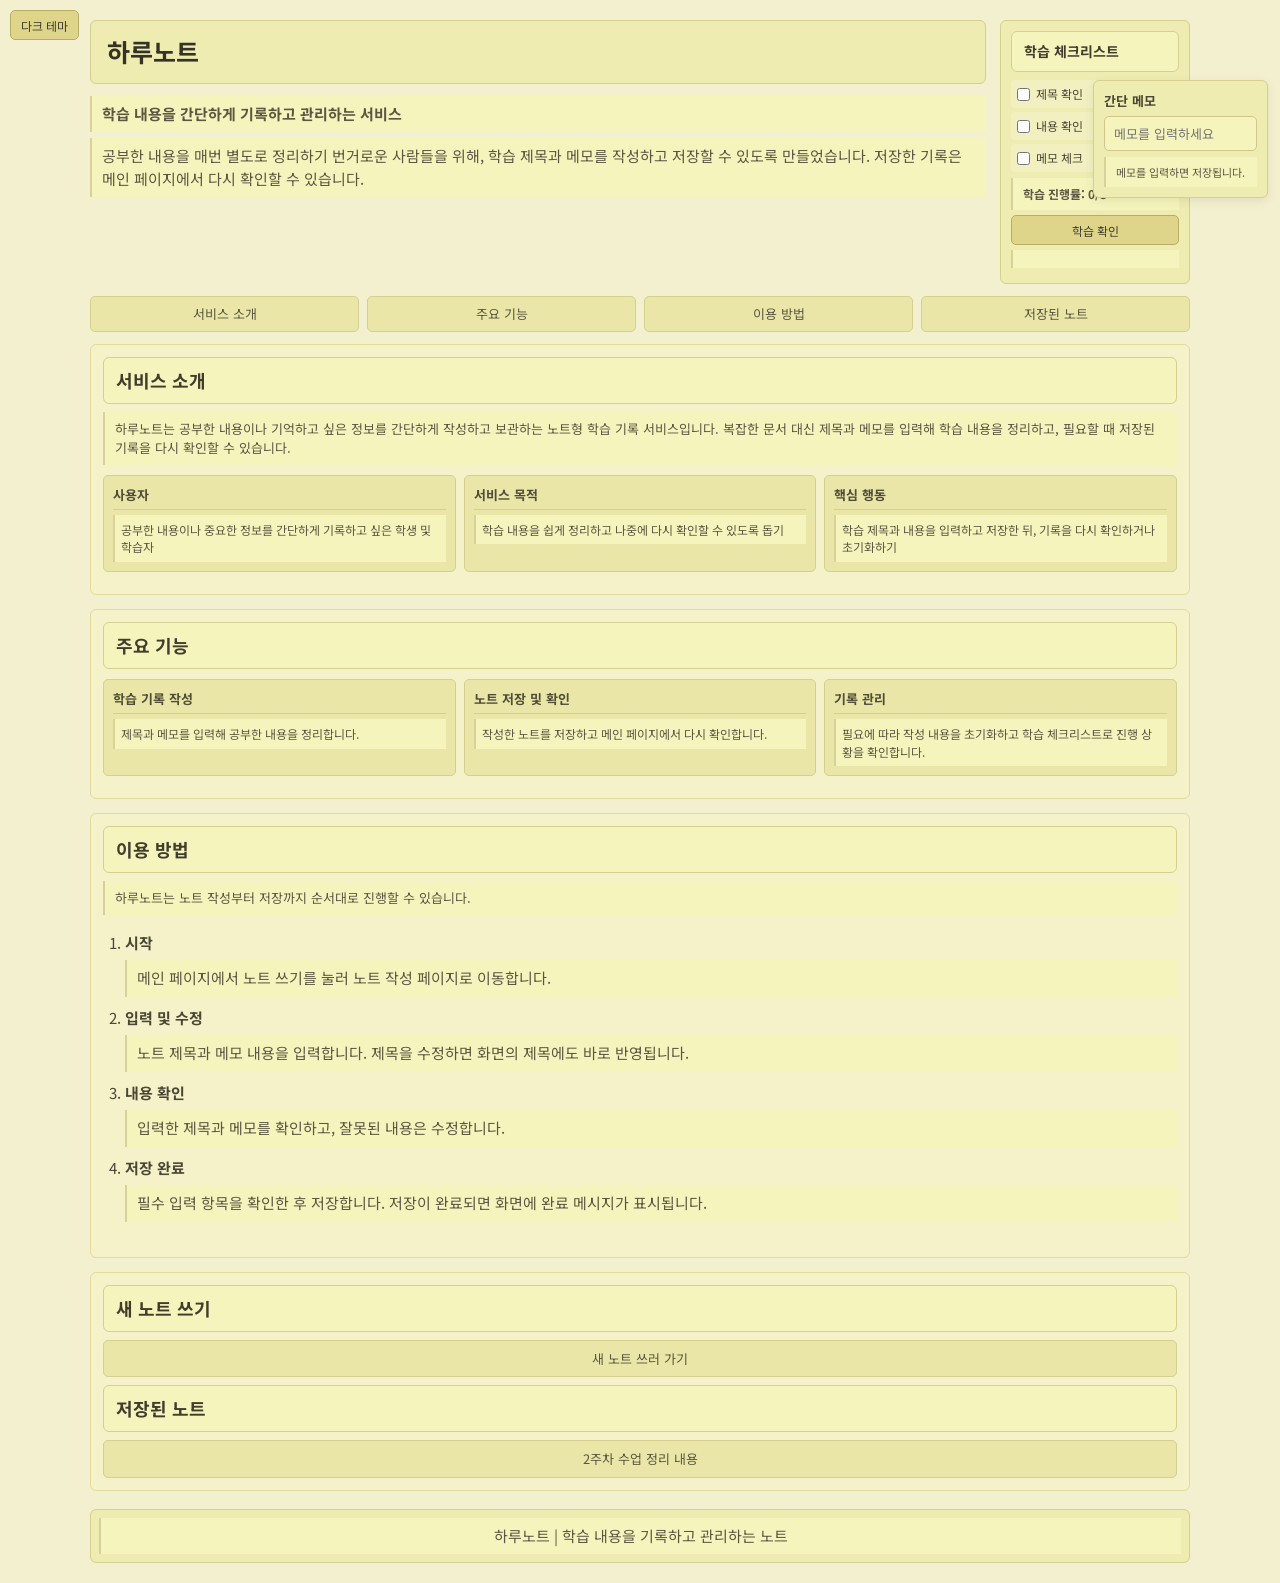
==== commit 14f78b78: "7주차 수정내용" ====
--- a/index.html
+++ b/index.html
@@ -1,10 +1,11 @@
+
 <!DOCTYPE html>
 <html lang="ko">
 <head>
     <meta charset="UTF-8">
     <meta name="viewport" content="width=device-width, initial-scale=1.0">
-    <meta name="description" content="UX/UI 프로그래밍 수업 내용과 실습을 정리한 노트">
-    <title>UX/UI 2주차 수업 내용과 정리</title>
+    <meta name="description" content="공부한 내용을 제목과 메모로 기록하고 관리하는 하루노트">
+    <title>하루노트</title>
     <link rel="stylesheet" href="style.css">
     <script src="script.js" defer></script>
 </head>
@@ -20,27 +21,38 @@
     <header>
         <div class="header-layout">
             <div class="header-intro">
-                <h1 id="mainTitle">UX/UI 2주차 수업 내용과 정리</h1>
-                <p>HTML은 화면의 모양보다 먼저 정보와 행동의 구조를 만듭니다.</p>
+                <h1 id="mainTitle">하루노트</h1>
+                <p class="service-subtitle">학습 내용을 간단하게 기록하고 관리하는 서비스</p>
+                <p>
+                    공부한 내용을 매번 별도로 정리하기 번거로운 사람들을 위해,
+                    학습 제목과 메모를 작성하고 저장할 수 있도록 만들었습니다.
+                    저장한 기록은 메인 페이지에서 다시 확인할 수 있습니다.
+                </p>
             </div>
 
             <section id="studyChecklist" aria-labelledby="checklistTitle">
                 <h2 id="checklistTitle">학습 체크리스트</h2>
 
-                <label class="study-item">
-                    <input type="checkbox" class="study-check" value="html">
-                    HTML 구조 확인
-                </label>
-
-                <label class="study-item">
-                    <input type="checkbox" class="study-check" value="css">
-                    CSS 스타일 확인
-                </label>
-
-                <label class="study-item">
-                    <input type="checkbox" class="study-check" value="javascript">
-                    JavaScript 기능 확인
-                </label>
+                <ul class="study-list">
+                    <li>
+                        <label class="study-item">
+                            <input type="checkbox" class="study-check" value="html">
+                            제목 확인
+                        </label>
+                    </li>
+                    <li>
+                        <label class="study-item">
+                            <input type="checkbox" class="study-check" value="css">
+                            내용 확인
+                        </label>
+                    </li>
+                    <li>
+                        <label class="study-item">
+                            <input type="checkbox" class="study-check" value="javascript">
+                            메모 체크
+                        </label>
+                    </li>
+                </ul>
 
                 <p id="studyProgress" aria-live="polite">학습 진행률: 0/3</p>
                 <button type="button" id="studyCompleteButton">학습 확인</button>
@@ -49,138 +61,103 @@
         </div>
 
         <nav aria-label="주요 메뉴">
-            <a href="#html">HTML 구조</a>
-            <a href="#server">Live Server</a>
-            <a href="#features">주요 기능</a>
-            <a href="#form">노트 저장</a>
+            <a href="#serviceInfo">서비스 소개</a>
+            <a href="#mainFeatures">주요 기능</a>
+            <a href="#howToUse">이용 방법</a>
+            <a href="#noteListSection">저장된 노트</a>
         </nav>
     </header>
 
     <main>
-        <section id="html">
-            <h2>HTML 구조</h2>
-            <p>HTML은 웹 페이지의 내용을 구조에 맞게 배치하는 역할을 합니다.</p>
+        <section id="serviceInfo">
+            <h2>서비스 소개</h2>
+            <p>
+                하루노트는 공부한 내용이나 기억하고 싶은 정보를
+                간단하게 작성하고 보관하는 노트형 학습 기록 서비스입니다.
+                복잡한 문서 대신 제목과 메모를 입력해 학습 내용을 정리하고,
+                필요할 때 저장된 기록을 다시 확인할 수 있습니다.
+            </p>
 
             <div class="feature-grid">
                 <article class="feature-card">
-                    <h3>제목과 문단</h3>
-                    <p>h1부터 h6까지 제목을 표현할 수 있으며 p 태그는 문단을 나타냅니다.</p>
+                    <h3>사용자</h3>
+                    <p>공부한 내용이나 중요한 정보를 간단하게 기록하고 싶은 학생 및 학습자</p>
                 </article>
 
                 <article class="feature-card">
-                    <h3>목록과 링크</h3>
-                    <p>ul, ol, li 태그로 목록을 만들고 a 태그로 다른 페이지에 연결합니다.</p>
+                    <h3>서비스 목적</h3>
+                    <p>학습 내용을 쉽게 정리하고 나중에 다시 확인할 수 있도록 돕기</p>
                 </article>
 
                 <article class="feature-card">
-                    <h3>입력과 영역</h3>
-                    <p>form, label, input을 이용해 사용자가 정보를 입력할 수 있습니다.</p>
+                    <h3>핵심 행동</h3>
+                    <p>학습 제목과 내용을 입력하고 저장한 뒤, 기록을 다시 확인하거나 초기화하기</p>
                 </article>
-            </div>
-
-            <h3>정보를 구성하는 순서</h3>
-            <ul class="flow-list">
-                <li>정보 이해</li>
-                <li>주요 기능 확인</li>
-                <li>이용 방법 확인</li>
-                <li>소식 받기</li>
-            </ul>
-
-            <h3>HTML 작성 시 확인할 내용</h3>
-            <ol>
-                <li>페이지의 주제를 제목으로 작성합니다.</li>
-                <li>관련 있는 내용을 영역별로 나눕니다.</li>
-                <li>입력 요소에는 알아보기 쉬운 설명을 붙입니다.</li>
-            </ol>
-        </section>
-
-        <section id="server">
-            <h2>Live Server</h2>
-            <p>Live Server는 작성한 HTML과 CSS를 브라우저에서 확인할 수 있도록 도와주는 도구입니다.</p>
-            <p>코드를 수정한 뒤 브라우저 화면이 변경되는지 확인하면서 작업할 수 있습니다.</p>
-        </section>
-
-        <section id="features">
-            <h2>주요 기능</h2>
-            <p>탭을 선택하면 해당 주제의 내용을 확인할 수 있습니다.</p>
-
-            <div class="tabs" role="tablist" aria-label="학습 내용 선택">
-                <button type="button" class="tab is-active"
-                    id="tab-html" role="tab" aria-selected="true"
-                    aria-controls="panel-html" data-target="panel-html">
-                    HTML
-                </button>
-
-                <button type="button" class="tab"
-                    id="tab-css" role="tab" aria-selected="false"
-                    aria-controls="panel-css" data-target="panel-css" tabindex="-1">
-                    CSS
-                </button>
-
-                <button type="button" class="tab"
-                    id="tab-js" role="tab" aria-selected="false"
-                    aria-controls="panel-js" data-target="panel-js" tabindex="-1">
-                    JavaScript
-                </button>
-            </div>
-
-            <div id="panel-html" class="panel" role="tabpanel"
-                aria-labelledby="tab-html">
-                <h3>HTML</h3>
-                <p>HTML은 제목, 문단, 목록, 링크, 입력창 등 웹 페이지의 구조를 만듭니다.</p>
-            </div>
-
-            <div id="panel-css" class="panel" role="tabpanel"
-                aria-labelledby="tab-css" hidden>
-                <h3>CSS</h3>
-                <p>CSS는 색상, 글꼴, 여백, 배치, 반응형 화면 등 웹 페이지의 디자인을 담당합니다.</p>
-            </div>
-
-            <div id="panel-js" class="panel" role="tabpanel"
-                aria-labelledby="tab-js" hidden>
-                <h3>JavaScript</h3>
-                <p>JavaScript는 버튼 클릭, 입력값 확인, 화면 변경과 같은 동작을 처리합니다.</p>
             </div>
         </section>
 
-        <section id="form">
-            <h2>노트 저장</h2>
-            <p>제목과 내용을 입력하면 노트를 저장할 수 있습니다. 제목은 최대 10자까지 입력할 수 있습니다.</p>
+        <section id="mainFeatures">
+            <h2>주요 기능</h2>
 
-            <form id="noteForm">
-                <label for="title">노트 제목</label>
-                <input
-                    type="text"
-                    id="title"
-                    maxlength="15"
-                    placeholder="제목을 입력하세요"
-                    required
-                >
+            <div class="feature-grid">
+                <article class="feature-card">
+                    <h3>학습 기록 작성</h3>
+                    <p>제목과 메모를 입력해 공부한 내용을 정리합니다.</p>
+                </article>
 
-                <label for="noteContent">노트 내용</label>
-                <textarea
-                    id="noteContent"
-                    rows="5"
-                    maxlength="2000"
-                    placeholder="수업 내용을 입력하세요"
-                    required
-                ></textarea>
+                <article class="feature-card">
+                    <h3>노트 저장 및 확인</h3>
+                    <p>작성한 노트를 저장하고 메인 페이지에서 다시 확인합니다.</p>
+                </article>
 
-                <div class="form-buttons">
-                    <button type="submit" id="saveButton">노트 저장</button>
-                    <button type="button" id="resetButton">입력 초기화</button>
-                </div>
+                <article class="feature-card">
+                    <h3>기록 관리</h3>
+                    <p>필요에 따라 작성 내용을 초기화하고 학습 체크리스트로 진행 상황을 확인합니다.</p>
+                </article>
+            </div>
+        </section>
 
-                <p id="saveMessage" aria-live="polite"></p>
-            </form>
+        <section id="howToUse">
+    <h2>이용 방법</h2>
+    <p>하루노트는 노트 작성부터 저장까지 순서대로 진행할 수 있습니다.</p>
 
-            <h3>저장된 노트</h3>
-            <ul id="noteList" class="note-list"></ul>
+    <ol>
+        <li>
+            <strong>시작</strong>
+            <p>메인 페이지에서 노트 쓰기를 눌러 노트 작성 페이지로 이동합니다.</p>
+        </li>
+        <li>
+            <strong>입력 및 수정</strong>
+            <p>노트 제목과 메모 내용을 입력합니다. 제목을 수정하면 화면의 제목에도 바로 반영됩니다.</p>
+        </li>
+        <li>
+            <strong>내용 확인</strong>
+            <p>입력한 제목과 메모를 확인하고, 잘못된 내용은 수정합니다.</p>
+        </li>
+        <li>
+            <strong>저장 완료</strong>
+            <p>필수 입력 항목을 확인한 후 저장합니다. 저장이 완료되면 화면에 완료 메시지가 표시됩니다.</p>
+        </li>
+    </ol>
+</section>
+
+        <section id="noteListSection">
+            <h2>새 노트 쓰기</h2>
+            <div class="note-create-link">
+                <a href="week2.html">새 노트 쓰러 가기</a>
+            </div>
+
+             <h2>저장된 노트</h2>
+
+    <div class="note-create-link">
+        <a href="week2.html">2주차 수업 정리 내용</a>
+    </div>
+            </ul>
         </section>
     </main>
 
     <footer>
-        <p>2026-09-20 수업 정리 내용</p>
+        <p>하루노트 | 학습 내용을 기록하고 관리하는 노트</p>
     </footer>
 </body>
-</html>+</html>
--- a/style.css
+++ b/style.css
@@ -1,3 +1,4 @@
+
 @import url("https://fonts.googleapis.com/css2?family=Noto+Sans+KR:wght@400;500;700&display=swap");
 
 * {
@@ -10,11 +11,11 @@
 
 body {
     margin: 0;
-    padding: 30px;
+    padding: 20px;
     color: #4a4735;
     font-family: "Noto Sans KR", sans-serif;
-    font-size: 18px;
-    line-height: 1.6;
+    font-size: 15px;
+    line-height: 1.5;
     background-color: #f3f0d0;
 }
 
@@ -35,58 +36,64 @@
 }
 
 h1 {
-    margin: 0 0 25px;
-    padding: 15px 25px;
+    margin: 0 0 12px;
+    padding: 12px 16px;
     border: 1px solid #d5cf91;
     border-radius: 6px;
     background-color: #eeecb0;
     color: #353326;
-    font-size: 30px;
-    font-weight: 700;
+    font-size: 25px;
 }
 
 h2 {
-    margin-top: 30px;
-    margin-bottom: 15px;
-    padding: 12px 18px;
-    border: 1px solid #d5cf91;
-    border-radius: 8px;
+    margin: 0 0 10px;
+    padding: 9px 12px;
+    border: 1px solid #d5cf91;
+    border-radius: 6px;
     background-color: #f6f4bd;
     color: #403d2d;
-    font-size: 24px;
-}
-
-#html h2 {
-    background-color: #eeecb0;
+    font-size: 18px;
 }
 
 h3 {
-    margin-top: 25px;
-    margin-bottom: 10px;
-    padding: 8px 12px;
+    margin: 10px 0 6px;
+    padding: 5px 8px;
     border-bottom: 1px solid #d5cf91;
-    background-color: transparent;
     color: #514d38;
-    font-size: 20px;
+    font-size: 15px;
 }
 
 h4 {
+    margin: 0 0 6px;
     color: #403d2d;
 }
 
 p {
-    margin: 10px 0;
-    padding: 10px 15px;
-    border-left: 3px solid #d8d19a;
+    margin: 6px 0;
+    padding: 7px 10px;
+    border-left: 2px solid #d8d19a;
     background-color: #f6f4bd;
     color: #5b5742;
 }
 
+a {
+    color: #655b32;
+}
+
+a:focus-visible,
+button:focus-visible,
+input:focus-visible,
+textarea:focus-visible {
+    outline: 2px solid #8b8040;
+    outline-offset: 2px;
+}
+
+/* 상단 영역 */
 .header-layout {
     display: flex;
     align-items: flex-start;
     justify-content: space-between;
-    gap: 24px;
+    gap: 14px;
 }
 
 .header-intro {
@@ -94,240 +101,279 @@
     min-width: 0;
 }
 
+.service-subtitle {
+    font-size: 15px;
+    font-weight: 700;
+    margin-bottom: 6px;
+}
+
+/* 메뉴 */
 nav {
     display: flex;
     flex-wrap: wrap;
-    gap: 10px;
-    width: 100%;
-    max-width: 1100px;
-    margin: 15px auto;
+    gap: 8px;
+    margin: 12px auto;
 }
 
 nav a {
     flex: 1;
-    padding: 8px 12px;
-    border: 1px solid #d5cf91;
-    border-radius: 6px;
+    min-width: 0;
+    padding: 7px 9px;
+    border: 1px solid #d5cf91;
+    border-radius: 5px;
     background-color: #e9e6a8;
     color: #5b5742;
     text-align: center;
     text-decoration: none;
-    font-size: 15px;
-    transition: 0.3s;
-}
-
-nav a:hover,
-nav a:focus-visible {
+    font-size: 13px;
+    transition: background-color 0.2s;
+}
+
+nav a:hover {
     background-color: #ded58b;
-    color: #403d2d;
-    transform: translateY(-2px);
-}
-
-.feature-grid,
-.features-list {
+}
+
+/* 페이지 콘텐츠 */
+main {
+    min-width: 0;
+}
+
+main > section {
+    margin-bottom: 14px;
+    padding: 12px;
+    border: 1px solid #e2dc9c;
+    border-radius: 6px;
+    background-color: rgb(246 244 189 / 35%);
+}
+
+main > section > p {
+    font-size: 13px;
+}
+
+main > section > h2 {
+    margin-bottom: 8px;
+}
+
+/* 사용자, 목적, 핵심 행동 및 주요 기능 카드 */
+.feature-grid {
     display: grid;
-    grid-template-columns: repeat(auto-fit, minmax(260px, 1fr));
+    grid-template-columns: repeat(3, minmax(0, 1fr));
+    align-items: stretch;
+    gap: 8px;
+    margin: 10px 0;
+}
+
+.feature-card {
+    min-width: 0;
+    margin: 0;
+    padding: 9px;
+    border: 1px solid #d5cf91;
+    border-radius: 5px;
+    background-color: #e9e6a8;
+    color: #5b5742;
+}
+
+.feature-card h3 {
+    margin: 0 0 5px;
+    padding: 0 0 5px;
+    font-size: 13px;
+}
+
+.feature-card p {
+    margin: 0;
+    padding: 6px;
+    font-size: 12px;
+    line-height: 1.45;
+}
+
+/* 이용 방법 및 학습 순서 */
+.flow-list {
+    display: flex;
     align-items: stretch;
     gap: 12px;
     list-style: none;
     padding: 0;
-    margin: 15px 0 25px;
-}
-
-.feature-card,
-.features-card {
-    min-width: 0;
-    padding: 12px;
-    margin: 0;
-    border: 1px solid #d5cf91;
-    border-radius: 6px;
-    background-color: #e9e6a8;
-    color: #5b5742;
-    font-size: 15px;
-    transition: 0.3s;
-}
-
-.feature-card:hover,
-.features-card:hover {
-    background-color: #ded58b;
-    color: #403d2d;
-    transform: translateY(-2px);
-}
-
-.flow-list {
-    display: flex;
-    align-items: center;
-    gap: 15px;
-    list-style: none;
-    padding: 0;
-    margin: 20px 0;
+    margin: 10px 0;
 }
 
 .flow-list li {
     position: relative;
     flex: 1;
-    padding: 12px 10px;
-    text-align: center;
+    min-width: 0;
+    padding: 8px;
     border: 1px solid #d0c87f;
-    border-radius: 8px;
+    border-radius: 5px;
     background-color: #f6f4bd;
     color: #514d38;
+    text-align: center;
+    font-size: 12px;
 }
 
 .flow-list li:not(:last-child)::after {
     content: "→";
     position: absolute;
-    right: -20px;
+    right: -11px;
+    top: 50%;
+    transform: translateY(-50%);
     color: #a59b55;
-    font-weight: bold;
-}
-
-ol {
-    padding-left: 25px;
-}
-
-ol li {
-    padding: 3px 0;
+    font-weight: 700;
+}
+
+ol:not(.flow-list) {
+    padding-left: 22px;
+}
+
+ol:not(.flow-list) li {
+    padding: 2px 0;
 }
 
 /* 학습 체크리스트 */
 #studyChecklist {
-    flex: 0 0 260px;
+    flex: 0 0 190px;
     min-width: 0;
-    padding: 18px;
-    border: 1px solid #d5cf91;
-    border-radius: 8px;
+    padding: 10px;
+    border: 1px solid #d5cf91;
+    border-radius: 6px;
     background-color: #eeecb0;
 }
 
 #studyChecklist h2 {
-    margin-top: 0;
-    font-size: 19px;
+    margin: 0 0 8px;
+    font-size: 14px;
+}
+
+.study-list {
+    list-style: none;
+    padding: 0;
+    margin: 6px 0;
+}
+
+.study-list li {
+    margin: 4px 0;
+    padding: 5px 6px;
+    border-radius: 4px;
+    background-color: rgb(255 255 255 / 20%);
 }
 
 .study-item {
     display: flex;
-    align-items: flex-start;
-    gap: 8px;
-    margin: 10px 0;
+    align-items: center;
+    gap: 6px;
+    margin: 0;
+    font-size: 12px;
+    cursor: pointer;
 }
 
 .study-item input {
     flex: 0 0 auto;
     width: auto;
-    margin-top: 6px;
+    margin: 0;
+}
+
+#studyProgress,
+#studyCompleteMessage {
+    font-size: 12px;
+    margin: 5px 0;
 }
 
 #studyProgress {
     font-weight: 700;
 }
 
-#studyCompleteMessage,
-#memoMessage,
-#saveMessage {
-    min-height: 1.6em;
-    overflow-wrap: anywhere;
+#studyCompleteButton {
+    width: 100%;
+}
+
+/* 버튼 */
+button {
+    min-height: 30px;
+    padding: 5px 10px;
+    border: 1px solid #b9ad63;
+    border-radius: 5px;
+    background-color: #ded58b;
+    color: #403d2d;
+    font-family: "Noto Sans KR", sans-serif;
+    font-size: 12px;
+    cursor: pointer;
+}
+
+button:hover:not(:disabled) {
+    background-color: #d3c879;
+}
+
+button:disabled {
+    opacity: 0.6;
+    cursor: not-allowed;
 }
 
 /* 테마 버튼 */
 .theme-button {
     position: fixed;
-    top: 12px;
-    left: 12px;
+    top: 10px;
+    left: 10px;
     z-index: 1000;
 }
 
-/* 간단 메모 위젯 */
+/* 간단 메모 */
 #memoWidget {
     position: fixed;
     top: 80px;
-    right: 16px;
+    right: 12px;
     z-index: 900;
-    width: 210px;
-    padding: 14px;
-    border: 1px solid #d5cf91;
-    border-radius: 8px;
+    width: 175px;
+    padding: 10px;
+    border: 1px solid #d5cf91;
+    border-radius: 6px;
     background-color: #eeecb0;
     color: #4a4735;
-    box-shadow: 0 4px 12px rgb(74 71 53 / 12%);
+    box-shadow: 0 3px 10px rgb(74 71 53 / 10%);
 }
 
 #memoWidget label {
     display: block;
-    margin-bottom: 6px;
+    margin-bottom: 5px;
+    font-size: 13px;
     font-weight: 700;
+}
+
+#memoWidget input {
+    width: 100%;
 }
 
 #memoWidget p {
     margin-bottom: 0;
-    font-size: 12px;
-}
-
-/* 입력 영역 */
+    font-size: 11px;
+}
+
+/* 입력 요소 */
 input,
 textarea {
     width: 100%;
     min-width: 0;
-    padding: 8px 12px;
+    padding: 7px 9px;
     border: 1px solid #cfc78a;
     border-radius: 5px;
     background-color: #f6f4bd;
     color: #403d2d;
     font-family: "Noto Sans KR", sans-serif;
-    font-size: 15px;
+    font-size: 13px;
+}
+
+input[type="checkbox"] {
+    accent-color: #82783d;
 }
 
 textarea {
     resize: vertical;
 }
 
-input:focus-visible,
-textarea:focus-visible,
-button:focus-visible,
-a:focus-visible {
-    outline: 3px solid #8b8040;
-    outline-offset: 2px;
-}
-
-input[type="checkbox"] {
-    accent-color: #82783d;
-}
-
-button {
-    min-height: 40px;
-    padding: 8px 18px;
-    border: 1px solid #b9ad63;
-    border-radius: 5px;
-    background-color: #ded58b;
-    color: #403d2d;
-    font-family: "Noto Sans KR", sans-serif;
-    font-size: 15px;
-    cursor: pointer;
-    transition: 0.3s;
-}
-
-button:hover:not(:disabled) {
-    background-color: #d3c879;
-    transform: translateY(-2px);
-}
-
-button:disabled {
-    opacity: 0.6;
-    cursor: not-allowed;
-    transform: none;
-}
-
-#studyCompleteButton {
-    width: 100%;
-}
-
-/* 노트 저장 폼 */
+/* 노트 작성 폼 */
 #noteForm {
     display: flex;
     flex-direction: column;
     align-items: stretch;
-    gap: 10px;
-    padding: 15px;
+    gap: 8px;
+    padding: 12px;
     border: 1px solid #d5cf91;
     border-radius: 6px;
     background-color: #eeecb0;
@@ -337,16 +383,19 @@
     font-weight: 500;
 }
 
-#noteForm input,
-#noteForm textarea {
-    width: 100%;
-}
-
 .form-buttons {
     display: flex;
     flex-wrap: wrap;
-    gap: 10px;
-    margin-top: 8px;
+    gap: 8px;
+    margin-top: 4px;
+}
+
+#saveMessage,
+#memoMessage,
+#studyCompleteMessage,
+#noteListMessage {
+    min-height: 1.5em;
+    overflow-wrap: anywhere;
 }
 
 #saveMessage.is-saved {
@@ -361,57 +410,74 @@
     font-weight: 700;
 }
 
-#saveButton:disabled {
-    opacity: 0.6;
-    cursor: not-allowed;
-}
-
 /* 저장된 노트 */
 .note-list {
     display: grid;
-    grid-template-columns: repeat(auto-fit, minmax(260px, 1fr));
-    gap: 12px;
+    grid-template-columns: repeat(auto-fit, minmax(220px, 1fr));
+    gap: 8px;
     padding: 0;
+    margin: 8px 0;
     list-style: none;
 }
 
 .note-item {
     min-width: 0;
-    padding: 14px;
-    border: 1px solid #d5cf91;
-    border-radius: 6px;
+    padding: 10px;
+    border: 1px solid #d5cf91;
+    border-radius: 5px;
     background-color: #e9e6a8;
     color: #5b5742;
 }
 
 .note-item h4 {
-    margin: 0 0 8px;
-    color: #403d2d;
+    font-size: 14px;
 }
 
 .note-item p {
     white-space: pre-wrap;
+    font-size: 12px;
 }
 
 .note-item small {
     display: block;
+    margin-top: 6px;
+    font-size: 11px;
+}
+
+.note-buttons {
+    display: flex;
+    flex-wrap: wrap;
+    gap: 6px;
     margin-top: 8px;
-    opacity: 0.8;
-}
-
-.note-buttons {
+}
+
+/* 새 노트 작성 링크 */
+.note-create-link {
+    margin-top: 6px;
+    padding: 8px 10px;
+    border: 1px solid #d8d08a;
+    border-radius: 5px;
+    background-color: rgb(255 255 255 / 25%);
+    text-align: center;
+}
+
+.note-create-link a {
+    display: block;
+    color: #655b32;
+    font-size: 12px;
+    text-decoration: none;
+}
+
+.note-create-link a:hover {
+    text-decoration: underline;
+}
+
+/* HTML, CSS, JavaScript 탭 */
+.tabs {
     display: flex;
     flex-wrap: wrap;
-    gap: 8px;
-    margin-top: 12px;
-}
-
-/* 탭 메뉴 */
-.tabs {
-    display: flex;
-    flex-wrap: wrap;
-    gap: 8px;
-    margin-bottom: 12px;
+    gap: 6px;
+    margin-bottom: 8px;
 }
 
 .tab {
@@ -419,26 +485,28 @@
 }
 
 .tab.is-active {
-    border-bottom: 4px solid #82783d;
+    border-bottom: 3px solid #82783d;
     background-color: #ded58b;
     font-weight: 700;
 }
 
 .panel {
-    padding: 20px;
-    border: 1px solid #d5cf91;
-    border-radius: 8px;
+    padding: 12px;
+    border: 1px solid #d5cf91;
+    border-radius: 6px;
     background-color: #f6f4bd;
     color: #4a4735;
 }
 
-.panel[hidden] {
-    display: none;
-}
-
+.panel[hidden],
+[hidden] {
+    display: none !important;
+}
+
+/* 하단 */
 footer {
-    margin-top: 30px;
-    padding: 10px;
+    margin-top: 18px;
+    padding: 8px;
     border: 1px solid #d5cf91;
     border-radius: 6px;
     background-color: #eeecb0;
@@ -479,20 +547,20 @@
     color: #f4f4f8;
 }
 
+body.dark main > section {
+    border-color: #50515f;
+    background-color: rgb(45 46 56 / 45%);
+}
+
 body.dark nav a,
 body.dark .feature-card,
-body.dark .features-card,
 body.dark .note-item,
-body.dark .flow-list li {
+body.dark .flow-list li,
+body.dark .study-list li,
+body.dark .note-create-link {
     border-color: #50515f;
     background-color: #363744;
     color: #f4f4f8;
-}
-
-body.dark nav a:hover,
-body.dark .feature-card:hover,
-body.dark .features-card:hover {
-    background-color: #48495a;
 }
 
 body.dark button,
@@ -514,6 +582,10 @@
     color: #f4f4f8;
 }
 
+body.dark .note-create-link a {
+    color: #f4f4f8;
+}
+
 body.dark #saveMessage.is-saved {
     background-color: #293b2c;
     color: #a9e5a5;
@@ -524,16 +596,11 @@
     color: #ffb4a6;
 }
 
-/* 태블릿 및 모바일 */
+/* 태블릿 */
 @media (max-width: 768px) {
     body {
-        padding: 20px;
-        font-size: 16px;
-    }
-
-    header {
-        padding-top: 32px;
-        padding-bottom: 24px;
+        padding: 16px;
+        font-size: 14px;
     }
 
     .header-layout {
@@ -546,14 +613,13 @@
     }
 
     .feature-grid,
-    .features-list,
     .note-list {
         grid-template-columns: 1fr;
     }
 
     nav {
         flex-direction: column;
-        gap: 8px;
+        gap: 6px;
     }
 
     nav a {
@@ -563,7 +629,7 @@
 
     .flow-list {
         flex-direction: column;
-        align-items: stretch;
+        gap: 14px;
     }
 
     .flow-list li {
@@ -572,72 +638,84 @@
 
     .flow-list li:not(:last-child)::after {
         content: "↓";
+        top: auto;
         right: 50%;
-        bottom: -25px;
-        top: auto;
-    }
-
-    .tabs {
-        flex-direction: column;
-        align-items: stretch;
-    }
-
-    .tab {
-        width: 100%;
-        text-align: left;
+        bottom: -15px;
+        transform: translateX(50%);
     }
 
     #memoWidget {
         top: auto;
-        right: 10px;
-        bottom: 10px;
-        width: 175px;
-        padding: 9px;
-    }
-
-    #memoWidget p {
-        font-size: 11px;
-    }
-
-    main {
-        padding-bottom: 170px;
-    }
-}
-
-@media (max-width: 390px) {
-    body {
-        padding: 14px;
-        padding-top: 52px;
-    }
-
-    h1 {
-        padding: 12px 15px;
-        font-size: 25px;
-    }
-
-    h2 {
-        font-size: 21px;
-    }
-
-    section {
-        padding: 17px;
-    }
-
-    nav {
-        gap: 6px;
-    }
-
-    nav a {
-        padding: 7px 10px;
-    }
-
-    .form-buttons button {
-        flex: 1;
-    }
-
-    #memoWidget {
         right: 8px;
         bottom: 8px;
         width: 155px;
-    }
-}+        padding: 8px;
+    }
+
+    #memoWidget p {
+        font-size: 10px;
+    }
+
+    main {
+        padding-bottom: 145px;
+    }
+}
+
+@media (max-width: 390px) {
+    body {
+        padding: 12px;
+        padding-top: 48px;
+    }
+
+    h1 {
+        padding: 10px 12px;
+        font-size: 22px;
+    }
+
+    h2 {
+        font-size: 16px;
+    }
+
+    main > section {
+        padding: 9px;
+    }
+
+    .form-buttons button {
+        flex: 1;
+    }
+
+    #memoWidget {
+        width: 145px;
+    }
+}
+
+/* 노트 작성 및 저장 목록 */
+#noteListSection {
+    display: flex;
+    flex-direction: column;
+    gap: 8px;
+}
+
+#noteListSection .note-create-link {
+    margin: 0;
+    padding: 8px 10px;
+    border: 1px solid #d5cf91;
+    border-radius: 5px;
+    background-color: #e9e6a8;
+    text-align: center;
+}
+
+#noteListSection .note-create-link a {
+    display: block;
+    color: #5b5742;
+    font-size: 13px;
+    text-decoration: none;
+}
+
+#noteListSection .note-create-link a:hover {
+    text-decoration: underline;
+}
+
+#noteListSection h2 {
+    margin: 0;
+}
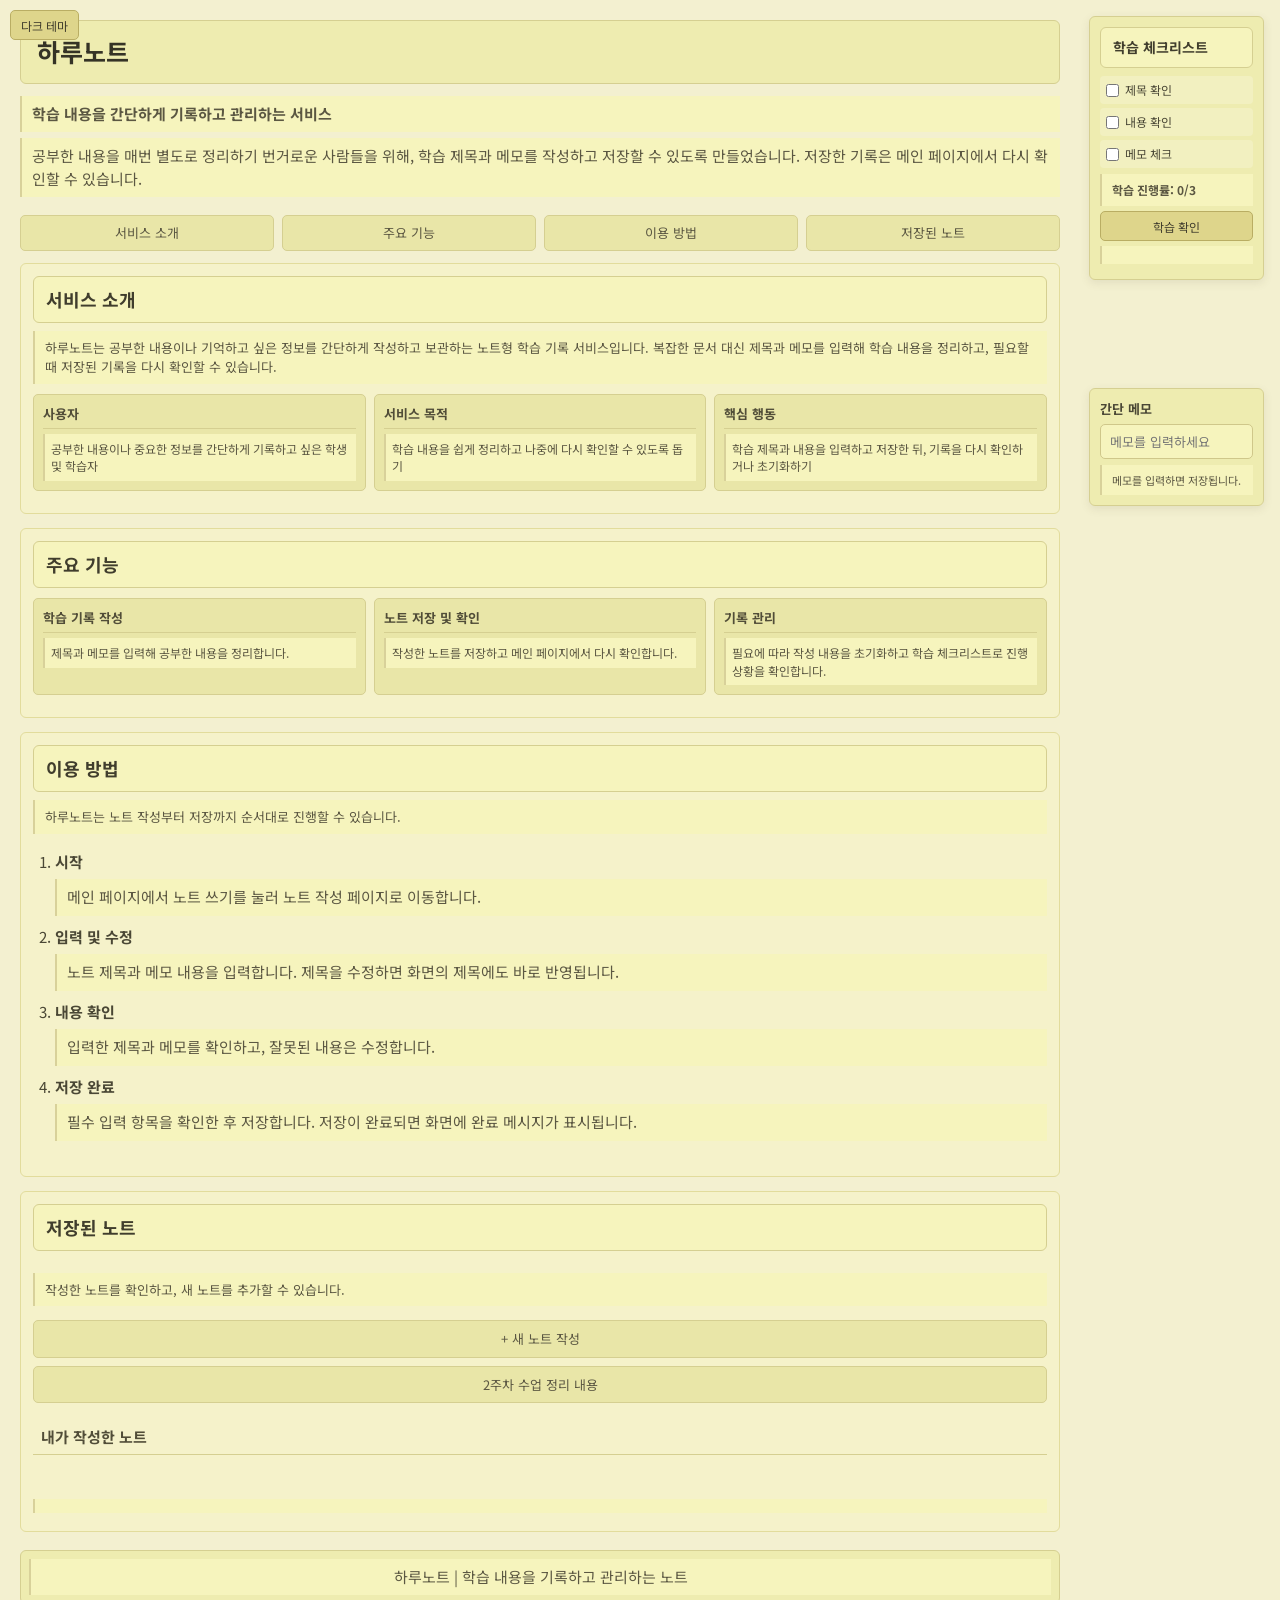
==== commit ce01e960: "중간시험 사이트 추가" ====
--- a/index.html
+++ b/index.html
@@ -142,16 +142,28 @@
 </section>
 
         <section id="noteListSection">
-            <h2>새 노트 쓰기</h2>
-            <div class="note-create-link">
-                <a href="week2.html">새 노트 쓰러 가기</a>
-            </div>
+    <h2>저장된 노트</h2>
 
-             <h2>저장된 노트</h2>
+    <p>
+        작성한 노트를 확인하고, 새 노트를 추가할 수 있습니다.
+    </p>
+
+    <div class="note-create-link">
+        <a href="newnote.html">+ 새 노트 작성</a>
+    </div>
 
     <div class="note-create-link">
         <a href="week2.html">2주차 수업 정리 내용</a>
     </div>
+
+    <h3>내가 작성한 노트</h3>
+
+    <!-- 새 노트 목록이 표시되는 영역 -->
+    <div id="dynamicNoteList" class="note-list"></div>
+
+    <!-- 저장된 노트가 없거나 오류가 있을 때 안내하는 영역 -->
+    <p id="dynamicNoteMessage" aria-live="polite"></p>
+</section>
             </ul>
         </section>
     </main>
--- a/style.css
+++ b/style.css
@@ -12,6 +12,7 @@
 body {
     margin: 0;
     padding: 20px;
+    padding-right: 220px;
     color: #4a4735;
     font-family: "Noto Sans KR", sans-serif;
     font-size: 15px;
@@ -27,11 +28,7 @@
     margin: 0 auto;
 }
 
-h1,
-h2,
-h3,
-h4,
-p {
+h1, h2, h3, h4, p {
     overflow-wrap: anywhere;
 }
 
@@ -102,9 +99,9 @@
 }
 
 .service-subtitle {
+    margin-bottom: 6px;
     font-size: 15px;
     font-weight: 700;
-    margin-bottom: 6px;
 }
 
 /* 메뉴 */
@@ -126,7 +123,6 @@
     text-align: center;
     text-decoration: none;
     font-size: 13px;
-    transition: background-color 0.2s;
 }
 
 nav a:hover {
@@ -154,7 +150,7 @@
     margin-bottom: 8px;
 }
 
-/* 사용자, 목적, 핵심 행동 및 주요 기능 카드 */
+/* 기능 카드 */
 .feature-grid {
     display: grid;
     grid-template-columns: repeat(3, minmax(0, 1fr));
@@ -186,7 +182,7 @@
     line-height: 1.45;
 }
 
-/* 이용 방법 및 학습 순서 */
+/* 이용 순서 */
 .flow-list {
     display: flex;
     align-items: stretch;
@@ -227,14 +223,20 @@
     padding: 2px 0;
 }
 
-/* 학습 체크리스트 */
+/* 학습 체크리스트: 오른쪽 위 */
 #studyChecklist {
-    flex: 0 0 190px;
-    min-width: 0;
+    position: fixed;
+    top: 16px;
+    right: 16px;
+    z-index: 1000;
+    width: 175px;
+    max-height: 40vh;
+    overflow-y: auto;
     padding: 10px;
     border: 1px solid #d5cf91;
     border-radius: 6px;
     background-color: #eeecb0;
+    box-shadow: 0 3px 10px rgb(74 71 53 / 10%);
 }
 
 #studyChecklist h2 {
@@ -272,8 +274,8 @@
 
 #studyProgress,
 #studyCompleteMessage {
+    margin: 5px 0;
     font-size: 12px;
-    margin: 5px 0;
 }
 
 #studyProgress {
@@ -282,6 +284,48 @@
 
 #studyCompleteButton {
     width: 100%;
+}
+
+/* 테마 버튼 */
+.theme-button {
+    position: fixed;
+    top: 10px;
+    left: 10px;
+    z-index: 1100;
+}
+
+/* 간단 메모: 체크리스트 아래 */
+#memoWidget {
+    position: fixed;
+    top: calc(16px + 40vh + 12px);
+    right: 16px;
+    z-index: 900;
+    width: 175px;
+    max-height: 35vh;
+    overflow-y: auto;
+    padding: 10px;
+    border: 1px solid #d5cf91;
+    border-radius: 6px;
+    background-color: #eeecb0;
+    color: #4a4735;
+    box-shadow: 0 3px 10px rgb(74 71 53 / 10%);
+}
+
+#memoWidget label {
+    display: block;
+    margin-bottom: 5px;
+    font-size: 13px;
+    font-weight: 700;
+}
+
+#memoWidget input,
+#memoWidget textarea {
+    width: 100%;
+}
+
+#memoWidget p {
+    margin-bottom: 0;
+    font-size: 11px;
 }
 
 /* 버튼 */
@@ -306,45 +350,6 @@
     cursor: not-allowed;
 }
 
-/* 테마 버튼 */
-.theme-button {
-    position: fixed;
-    top: 10px;
-    left: 10px;
-    z-index: 1000;
-}
-
-/* 간단 메모 */
-#memoWidget {
-    position: fixed;
-    top: 80px;
-    right: 12px;
-    z-index: 900;
-    width: 175px;
-    padding: 10px;
-    border: 1px solid #d5cf91;
-    border-radius: 6px;
-    background-color: #eeecb0;
-    color: #4a4735;
-    box-shadow: 0 3px 10px rgb(74 71 53 / 10%);
-}
-
-#memoWidget label {
-    display: block;
-    margin-bottom: 5px;
-    font-size: 13px;
-    font-weight: 700;
-}
-
-#memoWidget input {
-    width: 100%;
-}
-
-#memoWidget p {
-    margin-bottom: 0;
-    font-size: 11px;
-}
-
 /* 입력 요소 */
 input,
 textarea {
@@ -368,7 +373,8 @@
 }
 
 /* 노트 작성 폼 */
-#noteForm {
+#noteForm,
+#newNoteForm {
     display: flex;
     flex-direction: column;
     align-items: stretch;
@@ -379,8 +385,15 @@
     background-color: #eeecb0;
 }
 
-#noteForm label {
+#noteForm label,
+#newNoteForm label {
     font-weight: 500;
+}
+
+.form-group {
+    display: flex;
+    flex-direction: column;
+    gap: 5px;
 }
 
 .form-buttons {
@@ -391,6 +404,7 @@
 }
 
 #saveMessage,
+#newNoteMessage,
 #memoMessage,
 #studyCompleteMessage,
 #noteListMessage {
@@ -472,7 +486,7 @@
     text-decoration: underline;
 }
 
-/* HTML, CSS, JavaScript 탭 */
+/* 탭 */
 .tabs {
     display: flex;
     flex-wrap: wrap;
@@ -528,7 +542,8 @@
 body.dark footer,
 body.dark #studyChecklist,
 body.dark #memoWidget,
-body.dark #noteForm {
+body.dark #noteForm,
+body.dark #newNoteForm {
     border-color: #50515f;
     background-color: #2d2e38;
     color: #f4f4f8;
@@ -596,21 +611,56 @@
     color: #ffb4a6;
 }
 
-/* 태블릿 */
+/* 노트 목록 영역 */
+#noteListSection {
+    display: flex;
+    flex-direction: column;
+    gap: 8px;
+}
+
+#noteListSection .note-create-link {
+    margin: 0;
+    padding: 8px 10px;
+    border: 1px solid #d5cf91;
+    border-radius: 5px;
+    background-color: #e9e6a8;
+    text-align: center;
+}
+
+#noteListSection .note-create-link a {
+    display: block;
+    color: #5b5742;
+    font-size: 13px;
+    text-decoration: none;
+}
+
+#noteListSection .note-create-link a:hover {
+    text-decoration: underline;
+}
+
+/* 태블릿 및 모바일 */
 @media (max-width: 768px) {
     body {
-        padding: 16px;
-        font-size: 14px;
-    }
-
+         padding-right: 390px;
+    }
     .header-layout {
         flex-direction: column;
     }
 
-    #studyChecklist {
+    @media (max-width: 768px) {
+    body {
+        padding-right: 16px;
+    }
+
+    #studyChecklist,
+    #memoWidget {
+        position: static;
         width: 100%;
-        flex-basis: auto;
-    }
+        max-height: none;
+        overflow: visible;
+        margin: 12px 0;
+    }
+}
 
     .feature-grid,
     .note-list {
@@ -644,27 +694,14 @@
         transform: translateX(50%);
     }
 
-    #memoWidget {
-        top: auto;
-        right: 8px;
-        bottom: 8px;
-        width: 155px;
-        padding: 8px;
-    }
-
-    #memoWidget p {
-        font-size: 10px;
-    }
-
     main {
-        padding-bottom: 145px;
+        padding-bottom: 0;
     }
 }
 
 @media (max-width: 390px) {
     body {
         padding: 12px;
-        padding-top: 48px;
     }
 
     h1 {
@@ -683,39 +720,158 @@
     .form-buttons button {
         flex: 1;
     }
-
-    #memoWidget {
-        width: 145px;
-    }
-}
-
-/* 노트 작성 및 저장 목록 */
-#noteListSection {
+}
+
+
+/* 새 노트 작성 화면 */
+#newNoteSection {
+    min-width: 0;
+}
+
+#newNoteForm {
     display: flex;
     flex-direction: column;
+    gap: 12px;
+}
+
+#newNoteForm .form-group {
+    display: flex;
+    flex-direction: column;
+    gap: 5px;
+}
+
+#newNoteForm input,
+#newNoteForm textarea {
+    width: 100%;
+    min-width: 0;
+}
+
+.note-section-heading {
+    display: flex;
+    align-items: center;
+    justify-content: space-between;
+    flex-wrap: wrap;
+    gap: 10px;
+    margin-top: 12px;
+    padding-bottom: 8px;
+    border-bottom: 1px solid #d5cf91;
+}
+
+.note-section-heading h2 {
+    margin: 0;
+}
+
+.note-section-heading p {
+    margin: 5px 0 0;
+    font-size: 12px;
+}
+
+#noteSections {
+    display: flex;
+    flex-direction: column;
+    gap: 12px;
+}
+
+.note-section-item {
+    min-width: 0;
+    padding: 12px;
+    border: 1px solid #d5cf91;
+    border-radius: 6px;
+    background-color: #eeecb0;
+}
+
+.note-section-item-header {
+    display: flex;
+    align-items: center;
+    justify-content: space-between;
     gap: 8px;
-}
-
-#noteListSection .note-create-link {
+    margin-bottom: 10px;
+    padding-bottom: 7px;
+    border-bottom: 1px solid #d5cf91;
+}
+
+.note-section-item-header h3 {
     margin: 0;
-    padding: 8px 10px;
-    border: 1px solid #d5cf91;
-    border-radius: 5px;
-    background-color: #e9e6a8;
-    text-align: center;
-}
-
-#noteListSection .note-create-link a {
-    display: block;
-    color: #5b5742;
-    font-size: 13px;
-    text-decoration: none;
-}
-
-#noteListSection .note-create-link a:hover {
-    text-decoration: underline;
-}
-
-#noteListSection h2 {
-    margin: 0;
-}
+    padding: 0;
+    border: 0;
+    font-size: 15px;
+}
+
+.delete-section-button {
+    flex-shrink: 0;
+}
+
+#addSectionButton {
+    flex-shrink: 0;
+}
+
+#newNoteForm .form-buttons {
+    display: flex;
+    flex-wrap: wrap;
+    gap: 8px;
+}
+
+#newNoteForm .form-buttons button {
+    flex: 1;
+}
+
+#newNoteMessage {
+    min-height: 1.5em;
+    overflow-wrap: anywhere;
+}
+
+/* 다크 테마 */
+body.dark .note-section-item {
+    border-color: #50515f;
+    background-color: #2d2e38;
+    color: #f4f4f8;
+}
+
+body.dark .note-section-item-header {
+    border-color: #50515f;
+}
+
+body.dark .note-section-item-header h3 {
+    color: #f4f4f8;
+}
+
+/* 모바일 */
+@media (max-width: 768px) {
+    .note-section-heading {
+        align-items: stretch;
+        flex-direction: column;
+    }
+
+    #addSectionButton {
+        width: 100%;
+    }
+
+    .note-section-item {
+        padding: 9px;
+    }
+}
+
+.note-section-actions {
+    display: flex;
+    flex-wrap: wrap;
+    gap: 6px;
+}
+
+.note-section-actions button {
+    padding: 8px 12px;
+}
+
+#newNoteForm .section-content {
+    min-height: 65px;
+    resize: vertical;
+}
+
+@media (max-width: 768px) {
+    .note-section-actions {
+        width: 100%;
+    }
+
+    .note-section-actions button {
+        flex: 1;
+    }
+}
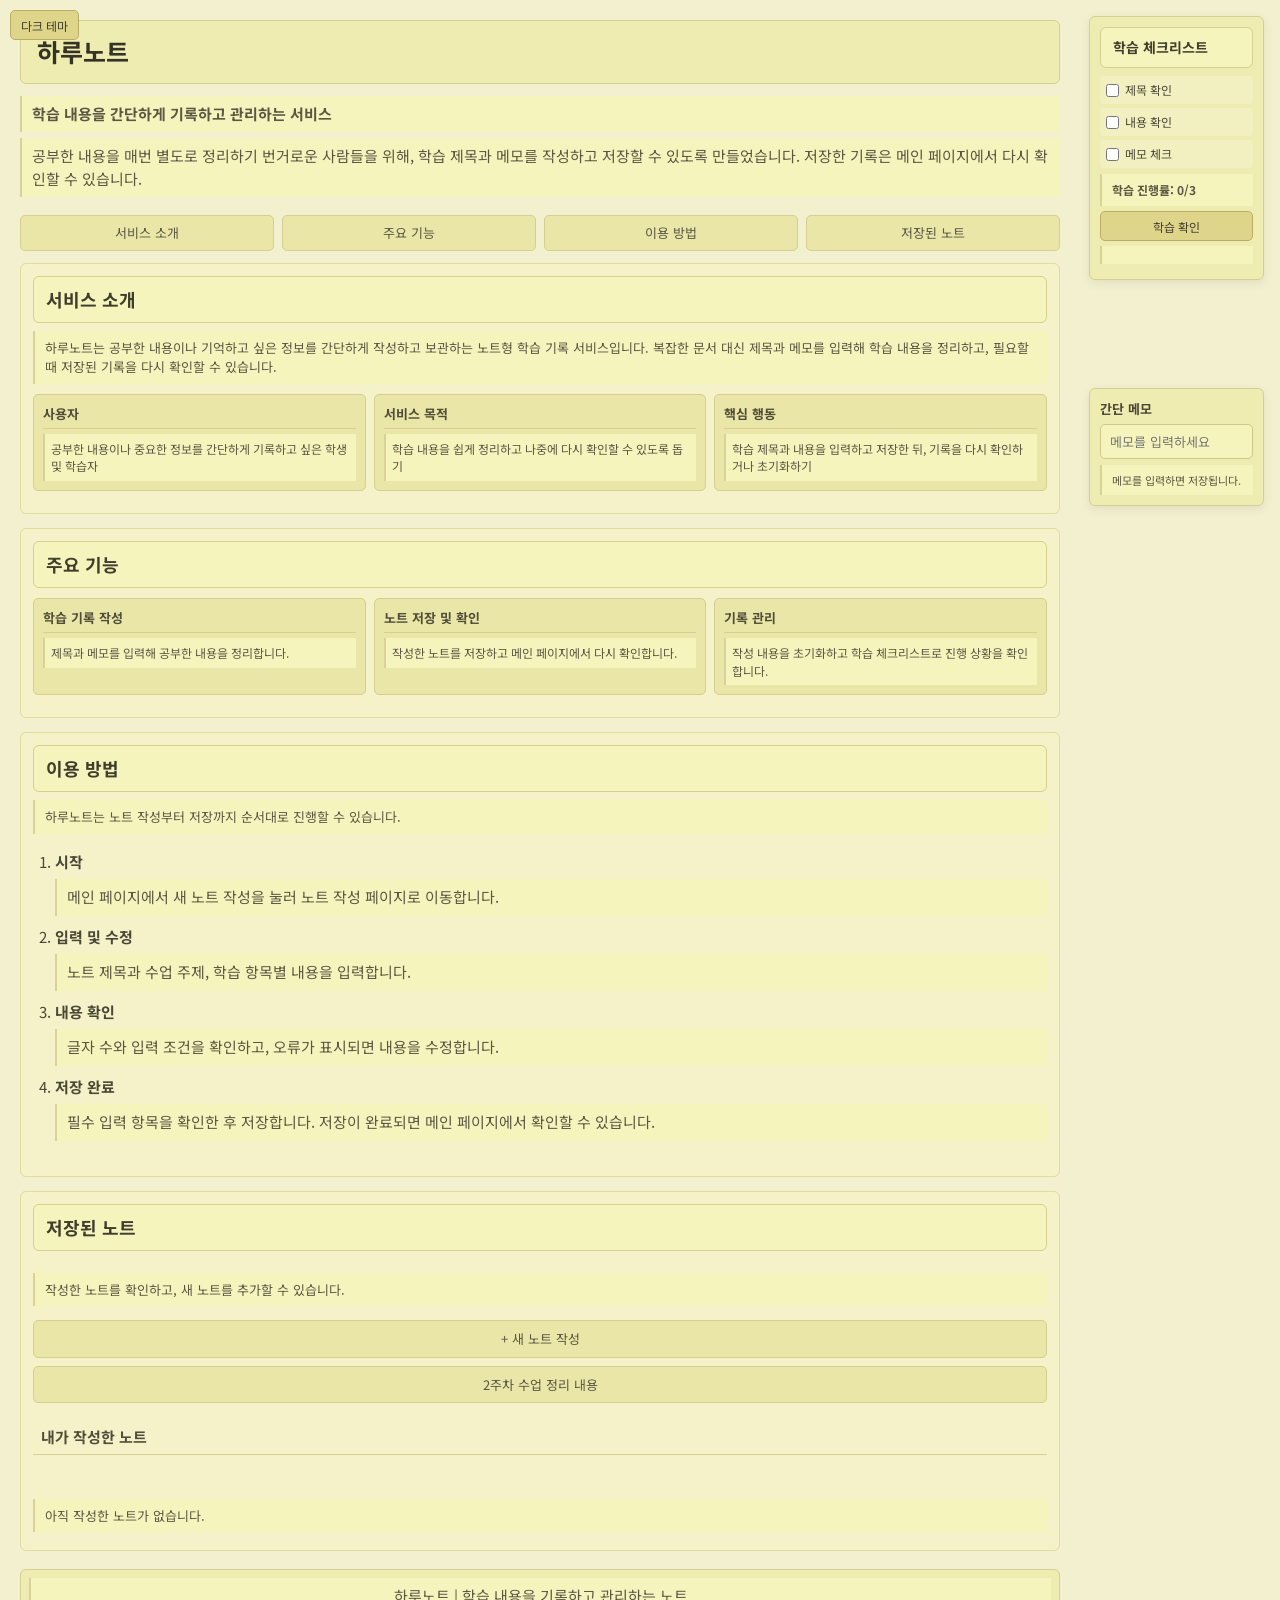
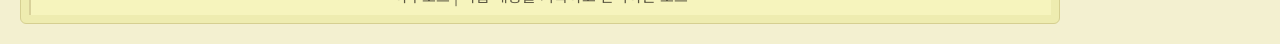
==== commit d4f4e2b0: "9주차 수업 내용" ====
--- a/index.html
+++ b/index.html
@@ -1,4 +1,3 @@
-
 <!DOCTYPE html>
 <html lang="ko">
 <head>
@@ -32,7 +31,6 @@
 
             <section id="studyChecklist" aria-labelledby="checklistTitle">
                 <h2 id="checklistTitle">학습 체크리스트</h2>
-
                 <ul class="study-list">
                     <li>
                         <label class="study-item">
@@ -53,7 +51,6 @@
                         </label>
                     </li>
                 </ul>
-
                 <p id="studyProgress" aria-live="polite">학습 진행률: 0/3</p>
                 <button type="button" id="studyCompleteButton">학습 확인</button>
                 <p id="studyCompleteMessage" aria-live="polite"></p>
@@ -83,12 +80,10 @@
                     <h3>사용자</h3>
                     <p>공부한 내용이나 중요한 정보를 간단하게 기록하고 싶은 학생 및 학습자</p>
                 </article>
-
                 <article class="feature-card">
                     <h3>서비스 목적</h3>
                     <p>학습 내용을 쉽게 정리하고 나중에 다시 확인할 수 있도록 돕기</p>
                 </article>
-
                 <article class="feature-card">
                     <h3>핵심 행동</h3>
                     <p>학습 제목과 내용을 입력하고 저장한 뒤, 기록을 다시 확인하거나 초기화하기</p>
@@ -98,73 +93,59 @@
 
         <section id="mainFeatures">
             <h2>주요 기능</h2>
-
             <div class="feature-grid">
                 <article class="feature-card">
                     <h3>학습 기록 작성</h3>
                     <p>제목과 메모를 입력해 공부한 내용을 정리합니다.</p>
                 </article>
-
                 <article class="feature-card">
                     <h3>노트 저장 및 확인</h3>
                     <p>작성한 노트를 저장하고 메인 페이지에서 다시 확인합니다.</p>
                 </article>
-
                 <article class="feature-card">
                     <h3>기록 관리</h3>
-                    <p>필요에 따라 작성 내용을 초기화하고 학습 체크리스트로 진행 상황을 확인합니다.</p>
+                    <p>작성 내용을 초기화하고 학습 체크리스트로 진행 상황을 확인합니다.</p>
                 </article>
             </div>
         </section>
 
         <section id="howToUse">
-    <h2>이용 방법</h2>
-    <p>하루노트는 노트 작성부터 저장까지 순서대로 진행할 수 있습니다.</p>
-
-    <ol>
-        <li>
-            <strong>시작</strong>
-            <p>메인 페이지에서 노트 쓰기를 눌러 노트 작성 페이지로 이동합니다.</p>
-        </li>
-        <li>
-            <strong>입력 및 수정</strong>
-            <p>노트 제목과 메모 내용을 입력합니다. 제목을 수정하면 화면의 제목에도 바로 반영됩니다.</p>
-        </li>
-        <li>
-            <strong>내용 확인</strong>
-            <p>입력한 제목과 메모를 확인하고, 잘못된 내용은 수정합니다.</p>
-        </li>
-        <li>
-            <strong>저장 완료</strong>
-            <p>필수 입력 항목을 확인한 후 저장합니다. 저장이 완료되면 화면에 완료 메시지가 표시됩니다.</p>
-        </li>
-    </ol>
-</section>
+            <h2>이용 방법</h2>
+            <p>하루노트는 노트 작성부터 저장까지 순서대로 진행할 수 있습니다.</p>
+            <ol>
+                <li>
+                    <strong>시작</strong>
+                    <p>메인 페이지에서 새 노트 작성을 눌러 노트 작성 페이지로 이동합니다.</p>
+                </li>
+                <li>
+                    <strong>입력 및 수정</strong>
+                    <p>노트 제목과 수업 주제, 학습 항목별 내용을 입력합니다.</p>
+                </li>
+                <li>
+                    <strong>내용 확인</strong>
+                    <p>글자 수와 입력 조건을 확인하고, 오류가 표시되면 내용을 수정합니다.</p>
+                </li>
+                <li>
+                    <strong>저장 완료</strong>
+                    <p>필수 입력 항목을 확인한 후 저장합니다. 저장이 완료되면 메인 페이지에서 확인할 수 있습니다.</p>
+                </li>
+            </ol>
+        </section>
 
         <section id="noteListSection">
-    <h2>저장된 노트</h2>
+            <h2>저장된 노트</h2>
+            <p>작성한 노트를 확인하고, 새 노트를 추가할 수 있습니다.</p>
 
-    <p>
-        작성한 노트를 확인하고, 새 노트를 추가할 수 있습니다.
-    </p>
+            <div class="note-create-link">
+                <a href="newnote.html">+ 새 노트 작성</a>
+            </div>
+            <div class="note-create-link">
+                <a href="week2.html">2주차 수업 정리 내용</a>
+            </div>
 
-    <div class="note-create-link">
-        <a href="newnote.html">+ 새 노트 작성</a>
-    </div>
-
-    <div class="note-create-link">
-        <a href="week2.html">2주차 수업 정리 내용</a>
-    </div>
-
-    <h3>내가 작성한 노트</h3>
-
-    <!-- 새 노트 목록이 표시되는 영역 -->
-    <div id="dynamicNoteList" class="note-list"></div>
-
-    <!-- 저장된 노트가 없거나 오류가 있을 때 안내하는 영역 -->
-    <p id="dynamicNoteMessage" aria-live="polite"></p>
-</section>
-            </ul>
+            <h3>내가 작성한 노트</h3>
+            <div id="dynamicNoteList" class="note-list"></div>
+            <p id="dynamicNoteMessage" aria-live="polite"></p>
         </section>
     </main>
 
--- a/style.css
+++ b/style.css
@@ -875,3 +875,167 @@
         flex: 1;
     }
 }
+
+/* 새 노트 입력 폼 과제 추가 스타일
+   newnote.html에서 기존 style.css 다음에 연결합니다. */
+
+#newNoteForm .form-group {
+    margin-bottom: 18px;
+}
+
+#newNoteForm label {
+    display: block;
+    margin-bottom: 6px;
+    font-weight: 700;
+}
+
+#newNoteForm input,
+#newNoteForm select,
+#newNoteForm textarea {
+    width: 100%;
+    max-width: 100%;
+}
+
+#newNoteForm .field-help,
+#newNoteForm .field-count {
+    display: inline-block;
+    margin-top: 5px;
+    color: #6c684f;
+    font-size: 0.85rem;
+}
+
+#newNoteForm .field-count {
+    float: right;
+    font-variant-numeric: tabular-nums;
+}
+
+#newNoteForm .field-feedback {
+    min-height: 1.2em;
+    margin: 4px 0 0;
+    color: #a33b2e;
+    font-size: 0.88rem;
+}
+
+#newNoteForm .field-feedback:empty {
+    display: none;
+}
+
+#newNoteForm .field-feedback.is-error,
+#newNoteForm .field-feedback:not(:empty) {
+    color: #a33b2e;
+}
+
+#newNoteForm [aria-invalid="true"] {
+    border: 2px solid #b84a3a;
+    outline-color: #b84a3a;
+}
+
+#newNoteForm .conditional-field[hidden] {
+    display: none;
+}
+
+#newNoteForm .note-section-heading {
+    display: flex;
+    align-items: center;
+    justify-content: space-between;
+    gap: 16px;
+    flex-wrap: wrap;
+    margin: 24px 0 16px;
+}
+
+#newNoteForm .note-section-actions {
+    display: flex;
+    gap: 8px;
+    flex-wrap: wrap;
+}
+
+#newNoteForm .note-section-item {
+    padding: 16px;
+    margin: 14px 0;
+    border: 1px solid #d5cf91;
+    border-radius: 10px;
+    background: rgba(233, 230, 168, 0.35);
+}
+
+#newNoteForm .note-section-item-header {
+    display: flex;
+    justify-content: space-between;
+    align-items: center;
+    gap: 10px;
+    margin-bottom: 12px;
+}
+
+#newNoteForm .note-section-item-header h3 {
+    margin: 0;
+}
+
+#newNoteForm button:disabled {
+    cursor: not-allowed;
+    opacity: 0.55;
+}
+
+#newNoteForm .form-status {
+    min-height: 1.5em;
+    margin-top: 14px;
+    font-weight: 700;
+}
+
+#newNoteForm .form-status.is-error {
+    color: #a33b2e;
+}
+
+#newNoteForm .form-status.is-saved {
+    color: #356b3d;
+}
+
+#newNoteForm .form-status.is-progress {
+    color: #80651b;
+}
+
+#newNoteForm .form-buttons {
+    display: flex;
+    flex-wrap: wrap;
+    gap: 10px;
+    margin-top: 20px;
+}
+
+#newNoteForm .form-buttons button {
+    min-width: 120px;
+}
+
+body.dark #newNoteForm .field-help,
+body.dark #newNoteForm .field-count {
+    color: #d2cfb8;
+}
+
+body.dark #newNoteForm .note-section-item {
+    background: rgba(80, 76, 48, 0.35);
+    border-color: #77704b;
+}
+
+body.dark #newNoteForm .field-feedback,
+body.dark #newNoteForm .form-status.is-error {
+    color: #ffaaa0;
+}
+
+body.dark #newNoteForm .form-status.is-saved {
+    color: #a7d9a9;
+}
+
+@media (max-width: 768px) {
+    #newNoteForm .note-section-heading {
+        align-items: stretch;
+        flex-direction: column;
+    }
+
+    #newNoteForm .note-section-actions,
+    #newNoteForm .form-buttons {
+        width: 100%;
+    }
+
+    #newNoteForm .note-section-actions button,
+    #newNoteForm .form-buttons button {
+        flex: 1 1 100%;
+        width: 100%;
+    }
+}
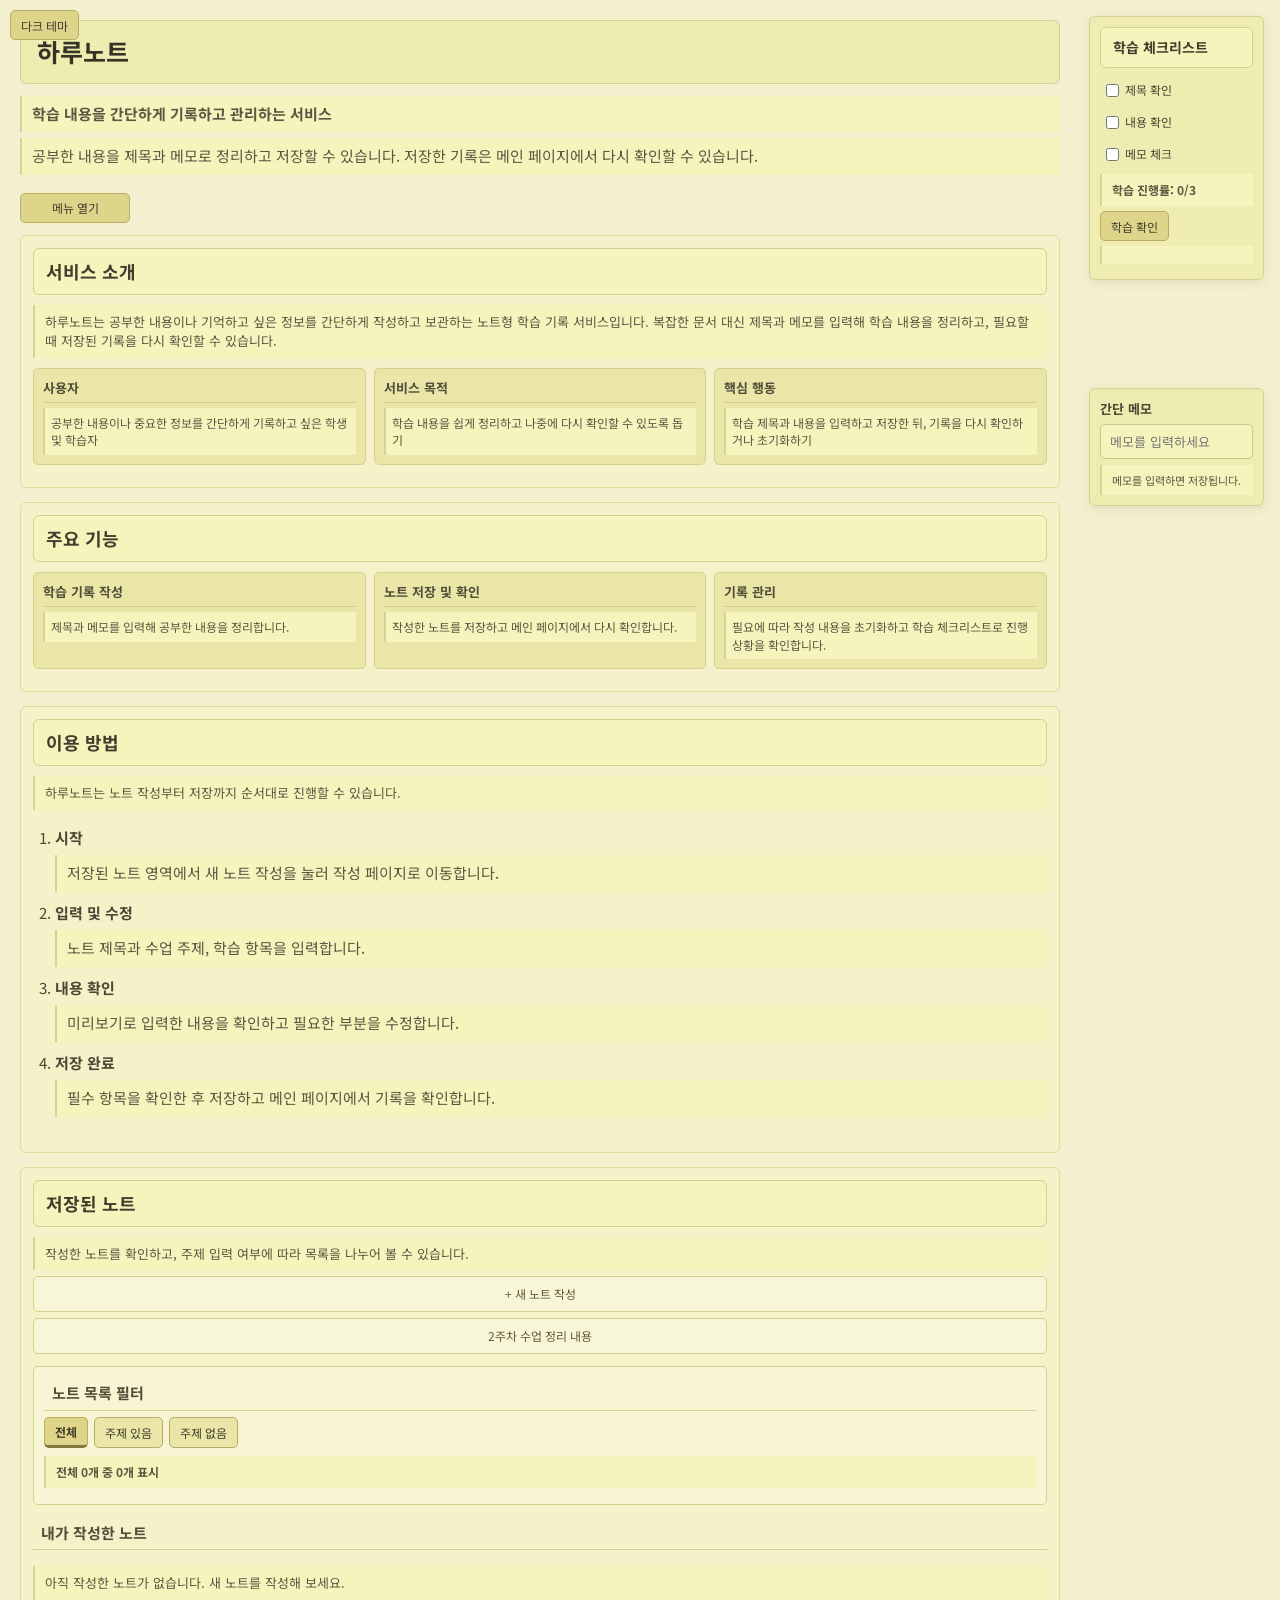
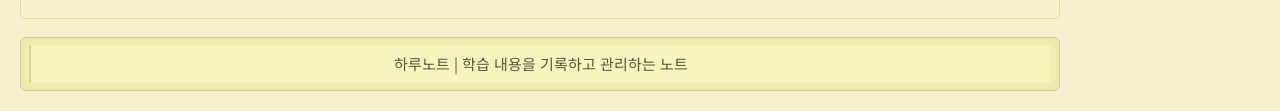
==== commit 2d67ffab: "10주차 과제" ====
--- a/index.html
+++ b/index.html
@@ -22,34 +22,15 @@
             <div class="header-intro">
                 <h1 id="mainTitle">하루노트</h1>
                 <p class="service-subtitle">학습 내용을 간단하게 기록하고 관리하는 서비스</p>
-                <p>
-                    공부한 내용을 매번 별도로 정리하기 번거로운 사람들을 위해,
-                    학습 제목과 메모를 작성하고 저장할 수 있도록 만들었습니다.
-                    저장한 기록은 메인 페이지에서 다시 확인할 수 있습니다.
-                </p>
+                <p>공부한 내용을 제목과 메모로 정리하고 저장할 수 있습니다. 저장한 기록은 메인 페이지에서 다시 확인할 수 있습니다.</p>
             </div>
 
             <section id="studyChecklist" aria-labelledby="checklistTitle">
                 <h2 id="checklistTitle">학습 체크리스트</h2>
                 <ul class="study-list">
-                    <li>
-                        <label class="study-item">
-                            <input type="checkbox" class="study-check" value="html">
-                            제목 확인
-                        </label>
-                    </li>
-                    <li>
-                        <label class="study-item">
-                            <input type="checkbox" class="study-check" value="css">
-                            내용 확인
-                        </label>
-                    </li>
-                    <li>
-                        <label class="study-item">
-                            <input type="checkbox" class="study-check" value="javascript">
-                            메모 체크
-                        </label>
-                    </li>
+                    <li><label class="study-item"><input type="checkbox" class="study-check" value="html"> 제목 확인</label></li>
+                    <li><label class="study-item"><input type="checkbox" class="study-check" value="css"> 내용 확인</label></li>
+                    <li><label class="study-item"><input type="checkbox" class="study-check" value="javascript"> 메모 체크</label></li>
                 </ul>
                 <p id="studyProgress" aria-live="polite">학습 진행률: 0/3</p>
                 <button type="button" id="studyCompleteButton">학습 확인</button>
@@ -57,55 +38,34 @@
             </section>
         </div>
 
-        <nav aria-label="주요 메뉴">
-            <a href="#serviceInfo">서비스 소개</a>
-            <a href="#mainFeatures">주요 기능</a>
-            <a href="#howToUse">이용 방법</a>
-            <a href="#noteListSection">저장된 노트</a>
+        <nav class="main-nav" id="mainNav" aria-label="주요 메뉴">
+            <button type="button" class="menu-toggle" id="menuToggle" aria-expanded="false" aria-controls="mainMenu">메뉴 열기</button>
+            <ul class="main-menu" id="mainMenu">
+                <li><a href="#serviceInfo">서비스 소개</a></li>
+                <li><a href="#mainFeatures">주요 기능</a></li>
+                <li><a href="#howToUse">이용 방법</a></li>
+                <li><a href="#noteListSection">저장된 노트</a></li>
+            </ul>
         </nav>
     </header>
 
     <main>
         <section id="serviceInfo">
             <h2>서비스 소개</h2>
-            <p>
-                하루노트는 공부한 내용이나 기억하고 싶은 정보를
-                간단하게 작성하고 보관하는 노트형 학습 기록 서비스입니다.
-                복잡한 문서 대신 제목과 메모를 입력해 학습 내용을 정리하고,
-                필요할 때 저장된 기록을 다시 확인할 수 있습니다.
-            </p>
-
+            <p>하루노트는 공부한 내용이나 기억하고 싶은 정보를 간단하게 작성하고 보관하는 노트형 학습 기록 서비스입니다. 복잡한 문서 대신 제목과 메모를 입력해 학습 내용을 정리하고, 필요할 때 저장된 기록을 다시 확인할 수 있습니다.</p>
             <div class="feature-grid">
-                <article class="feature-card">
-                    <h3>사용자</h3>
-                    <p>공부한 내용이나 중요한 정보를 간단하게 기록하고 싶은 학생 및 학습자</p>
-                </article>
-                <article class="feature-card">
-                    <h3>서비스 목적</h3>
-                    <p>학습 내용을 쉽게 정리하고 나중에 다시 확인할 수 있도록 돕기</p>
-                </article>
-                <article class="feature-card">
-                    <h3>핵심 행동</h3>
-                    <p>학습 제목과 내용을 입력하고 저장한 뒤, 기록을 다시 확인하거나 초기화하기</p>
-                </article>
+                <article class="feature-card"><h3>사용자</h3><p>공부한 내용이나 중요한 정보를 간단하게 기록하고 싶은 학생 및 학습자</p></article>
+                <article class="feature-card"><h3>서비스 목적</h3><p>학습 내용을 쉽게 정리하고 나중에 다시 확인할 수 있도록 돕기</p></article>
+                <article class="feature-card"><h3>핵심 행동</h3><p>학습 제목과 내용을 입력하고 저장한 뒤, 기록을 다시 확인하거나 초기화하기</p></article>
             </div>
         </section>
 
         <section id="mainFeatures">
             <h2>주요 기능</h2>
             <div class="feature-grid">
-                <article class="feature-card">
-                    <h3>학습 기록 작성</h3>
-                    <p>제목과 메모를 입력해 공부한 내용을 정리합니다.</p>
-                </article>
-                <article class="feature-card">
-                    <h3>노트 저장 및 확인</h3>
-                    <p>작성한 노트를 저장하고 메인 페이지에서 다시 확인합니다.</p>
-                </article>
-                <article class="feature-card">
-                    <h3>기록 관리</h3>
-                    <p>작성 내용을 초기화하고 학습 체크리스트로 진행 상황을 확인합니다.</p>
-                </article>
+                <article class="feature-card"><h3>학습 기록 작성</h3><p>제목과 메모를 입력해 공부한 내용을 정리합니다.</p></article>
+                <article class="feature-card"><h3>노트 저장 및 확인</h3><p>작성한 노트를 저장하고 메인 페이지에서 다시 확인합니다.</p></article>
+                <article class="feature-card"><h3>기록 관리</h3><p>필요에 따라 작성 내용을 초기화하고 학습 체크리스트로 진행 상황을 확인합니다.</p></article>
             </div>
         </section>
 
@@ -113,44 +73,33 @@
             <h2>이용 방법</h2>
             <p>하루노트는 노트 작성부터 저장까지 순서대로 진행할 수 있습니다.</p>
             <ol>
-                <li>
-                    <strong>시작</strong>
-                    <p>메인 페이지에서 새 노트 작성을 눌러 노트 작성 페이지로 이동합니다.</p>
-                </li>
-                <li>
-                    <strong>입력 및 수정</strong>
-                    <p>노트 제목과 수업 주제, 학습 항목별 내용을 입력합니다.</p>
-                </li>
-                <li>
-                    <strong>내용 확인</strong>
-                    <p>글자 수와 입력 조건을 확인하고, 오류가 표시되면 내용을 수정합니다.</p>
-                </li>
-                <li>
-                    <strong>저장 완료</strong>
-                    <p>필수 입력 항목을 확인한 후 저장합니다. 저장이 완료되면 메인 페이지에서 확인할 수 있습니다.</p>
-                </li>
+                <li><strong>시작</strong><p>저장된 노트 영역에서 새 노트 작성을 눌러 작성 페이지로 이동합니다.</p></li>
+                <li><strong>입력 및 수정</strong><p>노트 제목과 수업 주제, 학습 항목을 입력합니다.</p></li>
+                <li><strong>내용 확인</strong><p>미리보기로 입력한 내용을 확인하고 필요한 부분을 수정합니다.</p></li>
+                <li><strong>저장 완료</strong><p>필수 항목을 확인한 후 저장하고 메인 페이지에서 기록을 확인합니다.</p></li>
             </ol>
         </section>
 
         <section id="noteListSection">
             <h2>저장된 노트</h2>
-            <p>작성한 노트를 확인하고, 새 노트를 추가할 수 있습니다.</p>
-
-            <div class="note-create-link">
-                <a href="newnote.html">+ 새 노트 작성</a>
+            <p>작성한 노트를 확인하고, 주제 입력 여부에 따라 목록을 나누어 볼 수 있습니다.</p>
+            <div class="note-create-link"><a href="newnote.html">+ 새 노트 작성</a></div>
+            <div class="note-create-link"><a href="week2.html">2주차 수업 정리 내용</a></div>
+            <div class="note-filter-area">
+                <h3>노트 목록 필터</h3>
+                <div class="note-filters" role="group" aria-label="노트 주제 필터">
+                    <button type="button" class="filter-button is-active" data-filter="all" aria-pressed="true">전체</button>
+                    <button type="button" class="filter-button" data-filter="subject" aria-pressed="false">주제 있음</button>
+                    <button type="button" class="filter-button" data-filter="no-subject" aria-pressed="false">주제 없음</button>
+                </div>
+                <p id="noteResultCount" class="result-count" aria-live="polite">전체 노트 0개</p>
             </div>
-            <div class="note-create-link">
-                <a href="week2.html">2주차 수업 정리 내용</a>
-            </div>
-
             <h3>내가 작성한 노트</h3>
             <div id="dynamicNoteList" class="note-list"></div>
             <p id="dynamicNoteMessage" aria-live="polite"></p>
         </section>
     </main>
 
-    <footer>
-        <p>하루노트 | 학습 내용을 기록하고 관리하는 노트</p>
-    </footer>
+    <footer><p>하루노트 | 학습 내용을 기록하고 관리하는 노트</p></footer>
 </body>
 </html>
--- a/style.css
+++ b/style.css
@@ -1,1041 +1,10 @@
-
 @import url("https://fonts.googleapis.com/css2?family=Noto+Sans+KR:wght@400;500;700&display=swap");
-
-* {
-    box-sizing: border-box;
-}
-
-html {
-    scroll-behavior: smooth;
-}
-
-body {
-    margin: 0;
-    padding: 20px;
-    padding-right: 220px;
-    color: #4a4735;
-    font-family: "Noto Sans KR", sans-serif;
-    font-size: 15px;
-    line-height: 1.5;
-    background-color: #f3f0d0;
-}
-
-header,
-main,
-footer {
-    width: 100%;
-    max-width: 1100px;
-    margin: 0 auto;
-}
-
-h1, h2, h3, h4, p {
-    overflow-wrap: anywhere;
-}
-
-h1 {
-    margin: 0 0 12px;
-    padding: 12px 16px;
-    border: 1px solid #d5cf91;
-    border-radius: 6px;
-    background-color: #eeecb0;
-    color: #353326;
-    font-size: 25px;
-}
-
-h2 {
-    margin: 0 0 10px;
-    padding: 9px 12px;
-    border: 1px solid #d5cf91;
-    border-radius: 6px;
-    background-color: #f6f4bd;
-    color: #403d2d;
-    font-size: 18px;
-}
-
-h3 {
-    margin: 10px 0 6px;
-    padding: 5px 8px;
-    border-bottom: 1px solid #d5cf91;
-    color: #514d38;
-    font-size: 15px;
-}
-
-h4 {
-    margin: 0 0 6px;
-    color: #403d2d;
-}
-
-p {
-    margin: 6px 0;
-    padding: 7px 10px;
-    border-left: 2px solid #d8d19a;
-    background-color: #f6f4bd;
-    color: #5b5742;
-}
-
-a {
-    color: #655b32;
-}
-
-a:focus-visible,
-button:focus-visible,
-input:focus-visible,
-textarea:focus-visible {
-    outline: 2px solid #8b8040;
-    outline-offset: 2px;
-}
-
-/* 상단 영역 */
-.header-layout {
-    display: flex;
-    align-items: flex-start;
-    justify-content: space-between;
-    gap: 14px;
-}
-
-.header-intro {
-    flex: 1;
-    min-width: 0;
-}
-
-.service-subtitle {
-    margin-bottom: 6px;
-    font-size: 15px;
-    font-weight: 700;
-}
-
-/* 메뉴 */
-nav {
-    display: flex;
-    flex-wrap: wrap;
-    gap: 8px;
-    margin: 12px auto;
-}
-
-nav a {
-    flex: 1;
-    min-width: 0;
-    padding: 7px 9px;
-    border: 1px solid #d5cf91;
-    border-radius: 5px;
-    background-color: #e9e6a8;
-    color: #5b5742;
-    text-align: center;
-    text-decoration: none;
-    font-size: 13px;
-}
-
-nav a:hover {
-    background-color: #ded58b;
-}
-
-/* 페이지 콘텐츠 */
-main {
-    min-width: 0;
-}
-
-main > section {
-    margin-bottom: 14px;
-    padding: 12px;
-    border: 1px solid #e2dc9c;
-    border-radius: 6px;
-    background-color: rgb(246 244 189 / 35%);
-}
-
-main > section > p {
-    font-size: 13px;
-}
-
-main > section > h2 {
-    margin-bottom: 8px;
-}
-
-/* 기능 카드 */
-.feature-grid {
-    display: grid;
-    grid-template-columns: repeat(3, minmax(0, 1fr));
-    align-items: stretch;
-    gap: 8px;
-    margin: 10px 0;
-}
-
-.feature-card {
-    min-width: 0;
-    margin: 0;
-    padding: 9px;
-    border: 1px solid #d5cf91;
-    border-radius: 5px;
-    background-color: #e9e6a8;
-    color: #5b5742;
-}
-
-.feature-card h3 {
-    margin: 0 0 5px;
-    padding: 0 0 5px;
-    font-size: 13px;
-}
-
-.feature-card p {
-    margin: 0;
-    padding: 6px;
-    font-size: 12px;
-    line-height: 1.45;
-}
-
-/* 이용 순서 */
-.flow-list {
-    display: flex;
-    align-items: stretch;
-    gap: 12px;
-    list-style: none;
-    padding: 0;
-    margin: 10px 0;
-}
-
-.flow-list li {
-    position: relative;
-    flex: 1;
-    min-width: 0;
-    padding: 8px;
-    border: 1px solid #d0c87f;
-    border-radius: 5px;
-    background-color: #f6f4bd;
-    color: #514d38;
-    text-align: center;
-    font-size: 12px;
-}
-
-.flow-list li:not(:last-child)::after {
-    content: "→";
-    position: absolute;
-    right: -11px;
-    top: 50%;
-    transform: translateY(-50%);
-    color: #a59b55;
-    font-weight: 700;
-}
-
-ol:not(.flow-list) {
-    padding-left: 22px;
-}
-
-ol:not(.flow-list) li {
-    padding: 2px 0;
-}
-
-/* 학습 체크리스트: 오른쪽 위 */
-#studyChecklist {
-    position: fixed;
-    top: 16px;
-    right: 16px;
-    z-index: 1000;
-    width: 175px;
-    max-height: 40vh;
-    overflow-y: auto;
-    padding: 10px;
-    border: 1px solid #d5cf91;
-    border-radius: 6px;
-    background-color: #eeecb0;
-    box-shadow: 0 3px 10px rgb(74 71 53 / 10%);
-}
-
-#studyChecklist h2 {
-    margin: 0 0 8px;
-    font-size: 14px;
-}
-
-.study-list {
-    list-style: none;
-    padding: 0;
-    margin: 6px 0;
-}
-
-.study-list li {
-    margin: 4px 0;
-    padding: 5px 6px;
-    border-radius: 4px;
-    background-color: rgb(255 255 255 / 20%);
-}
-
-.study-item {
-    display: flex;
-    align-items: center;
-    gap: 6px;
-    margin: 0;
-    font-size: 12px;
-    cursor: pointer;
-}
-
-.study-item input {
-    flex: 0 0 auto;
-    width: auto;
-    margin: 0;
-}
-
-#studyProgress,
-#studyCompleteMessage {
-    margin: 5px 0;
-    font-size: 12px;
-}
-
-#studyProgress {
-    font-weight: 700;
-}
-
-#studyCompleteButton {
-    width: 100%;
-}
-
-/* 테마 버튼 */
-.theme-button {
-    position: fixed;
-    top: 10px;
-    left: 10px;
-    z-index: 1100;
-}
-
-/* 간단 메모: 체크리스트 아래 */
-#memoWidget {
-    position: fixed;
-    top: calc(16px + 40vh + 12px);
-    right: 16px;
-    z-index: 900;
-    width: 175px;
-    max-height: 35vh;
-    overflow-y: auto;
-    padding: 10px;
-    border: 1px solid #d5cf91;
-    border-radius: 6px;
-    background-color: #eeecb0;
-    color: #4a4735;
-    box-shadow: 0 3px 10px rgb(74 71 53 / 10%);
-}
-
-#memoWidget label {
-    display: block;
-    margin-bottom: 5px;
-    font-size: 13px;
-    font-weight: 700;
-}
-
-#memoWidget input,
-#memoWidget textarea {
-    width: 100%;
-}
-
-#memoWidget p {
-    margin-bottom: 0;
-    font-size: 11px;
-}
-
-/* 버튼 */
-button {
-    min-height: 30px;
-    padding: 5px 10px;
-    border: 1px solid #b9ad63;
-    border-radius: 5px;
-    background-color: #ded58b;
-    color: #403d2d;
-    font-family: "Noto Sans KR", sans-serif;
-    font-size: 12px;
-    cursor: pointer;
-}
-
-button:hover:not(:disabled) {
-    background-color: #d3c879;
-}
-
-button:disabled {
-    opacity: 0.6;
-    cursor: not-allowed;
-}
-
-/* 입력 요소 */
-input,
-textarea {
-    width: 100%;
-    min-width: 0;
-    padding: 7px 9px;
-    border: 1px solid #cfc78a;
-    border-radius: 5px;
-    background-color: #f6f4bd;
-    color: #403d2d;
-    font-family: "Noto Sans KR", sans-serif;
-    font-size: 13px;
-}
-
-input[type="checkbox"] {
-    accent-color: #82783d;
-}
-
-textarea {
-    resize: vertical;
-}
-
-/* 노트 작성 폼 */
-#noteForm,
-#newNoteForm {
-    display: flex;
-    flex-direction: column;
-    align-items: stretch;
-    gap: 8px;
-    padding: 12px;
-    border: 1px solid #d5cf91;
-    border-radius: 6px;
-    background-color: #eeecb0;
-}
-
-#noteForm label,
-#newNoteForm label {
-    font-weight: 500;
-}
-
-.form-group {
-    display: flex;
-    flex-direction: column;
-    gap: 5px;
-}
-
-.form-buttons {
-    display: flex;
-    flex-wrap: wrap;
-    gap: 8px;
-    margin-top: 4px;
-}
-
-#saveMessage,
-#newNoteMessage,
-#memoMessage,
-#studyCompleteMessage,
-#noteListMessage {
-    min-height: 1.5em;
-    overflow-wrap: anywhere;
-}
-
-#saveMessage.is-saved {
-    background-color: #e9edcf;
-    color: #40543b;
-    font-weight: 700;
-}
-
-#saveMessage.is-error {
-    background-color: #f4e5bd;
-    color: #76502c;
-    font-weight: 700;
-}
-
-/* 저장된 노트 */
-.note-list {
-    display: grid;
-    grid-template-columns: repeat(auto-fit, minmax(220px, 1fr));
-    gap: 8px;
-    padding: 0;
-    margin: 8px 0;
-    list-style: none;
-}
-
-.note-item {
-    min-width: 0;
-    padding: 10px;
-    border: 1px solid #d5cf91;
-    border-radius: 5px;
-    background-color: #e9e6a8;
-    color: #5b5742;
-}
-
-.note-item h4 {
-    font-size: 14px;
-}
-
-.note-item p {
-    white-space: pre-wrap;
-    font-size: 12px;
-}
-
-.note-item small {
-    display: block;
-    margin-top: 6px;
-    font-size: 11px;
-}
-
-.note-buttons {
-    display: flex;
-    flex-wrap: wrap;
-    gap: 6px;
-    margin-top: 8px;
-}
-
-/* 새 노트 작성 링크 */
-.note-create-link {
-    margin-top: 6px;
-    padding: 8px 10px;
-    border: 1px solid #d8d08a;
-    border-radius: 5px;
-    background-color: rgb(255 255 255 / 25%);
-    text-align: center;
-}
-
-.note-create-link a {
-    display: block;
-    color: #655b32;
-    font-size: 12px;
-    text-decoration: none;
-}
-
-.note-create-link a:hover {
-    text-decoration: underline;
-}
-
-/* 탭 */
-.tabs {
-    display: flex;
-    flex-wrap: wrap;
-    gap: 6px;
-    margin-bottom: 8px;
-}
-
-.tab {
-    background-color: #e9e6a8;
-}
-
-.tab.is-active {
-    border-bottom: 3px solid #82783d;
-    background-color: #ded58b;
-    font-weight: 700;
-}
-
-.panel {
-    padding: 12px;
-    border: 1px solid #d5cf91;
-    border-radius: 6px;
-    background-color: #f6f4bd;
-    color: #4a4735;
-}
-
-.panel[hidden],
-[hidden] {
-    display: none !important;
-}
-
-/* 하단 */
-footer {
-    margin-top: 18px;
-    padding: 8px;
-    border: 1px solid #d5cf91;
-    border-radius: 6px;
-    background-color: #eeecb0;
-    color: #5b5742;
-    text-align: center;
-}
-
-footer p {
-    margin: 0;
-}
-
+*{box-sizing:border-box}html{scroll-behavior:smooth;scroll-padding-top:16px}body{margin:0;padding:20px;padding-right:220px;color:#4a4735;font-family:"Noto Sans KR",sans-serif;font-size:15px;line-height:1.5;background:#f3f0d0}header,main,footer{width:100%;max-width:1100px;margin:0 auto}h1,h2,h3,h4,p{overflow-wrap:anywhere}h1{margin:0 0 12px;padding:12px 16px;border:1px solid #d5cf91;border-radius:6px;background:#eeecb0;color:#353326;font-size:25px}h2{margin:0 0 10px;padding:9px 12px;border:1px solid #d5cf91;border-radius:6px;background:#f6f4bd;color:#403d2d;font-size:18px}h3{margin:10px 0 6px;padding:5px 8px;border-bottom:1px solid #d5cf91;color:#514d38;font-size:15px}h4{margin:0 0 6px;color:#403d2d}p{margin:6px 0;padding:7px 10px;border-left:2px solid #d8d19a;background:#f6f4bd;color:#5b5742}a{color:#655b32}a:focus-visible,button:focus-visible,input:focus-visible,textarea:focus-visible{outline:2px solid #8b8040;outline-offset:2px}.header-layout{display:flex;align-items:flex-start;justify-content:space-between;gap:14px}.header-intro{flex:1;min-width:0}.service-subtitle{margin-bottom:6px;font-size:15px;font-weight:700}main{min-width:0}main>section{margin-bottom:14px;padding:12px;border:1px solid #e2dc9c;border-radius:6px;background:rgb(246 244 189 / 35%)}main>section>p{font-size:13px}.feature-grid{display:grid;grid-template-columns:repeat(3,minmax(0,1fr));gap:8px;margin:10px 0}.feature-card{min-width:0;margin:0;padding:9px;border:1px solid #d5cf91;border-radius:5px;background:#e9e6a8;color:#5b5742}.feature-card h3{margin:0 0 5px;padding:0 0 5px;font-size:13px}.feature-card p{margin:0;padding:6px;font-size:12px;line-height:1.45}.flow-list{display:flex;align-items:stretch;gap:12px;list-style:none;padding:0;margin:10px 0}.flow-list li{position:relative;flex:1;min-width:0;padding:8px;border:1px solid #d0c87f;border-radius:5px;background:#f6f4bd;text-align:center;font-size:12px}.flow-list li:not(:last-child):after{content:"→";position:absolute;right:-11px;top:50%;transform:translateY(-50%);color:#a59b55;font-weight:700}ol:not(.flow-list){padding-left:22px}ol:not(.flow-list) li{padding:2px 0}#studyChecklist{position:fixed;top:16px;right:16px;z-index:1000;width:175px;max-height:40vh;overflow-y:auto;padding:10px;border:1px solid #d5cf91;border-radius:6px;background:#eeecb0;box-shadow:0 3px 10px rgb(74 71 53 / 10%)}#studyChecklist h2{margin:0 0 8px;font-size:14px}.study-list{list-style:none;padding:0;margin:6px 0}.study-list li{margin:4px 0;padding:5px 6px;border-radius:4px}.study-item{display:flex;align-items:center;gap:6px;margin:0;font-size:12px;cursor:pointer}.study-item input{flex:0 0 auto;width:auto;margin:0}#studyProgress,#studyCompleteMessage{margin:5px 0;font-size:12px}#studyProgress{font-weight:700}.theme-button{position:fixed;top:10px;left:10px;z-index:1100}#memoWidget{position:fixed;top:calc(16px + 40vh + 12px);right:16px;z-index:900;width:175px;max-height:35vh;overflow-y:auto;padding:10px;border:1px solid #d5cf91;border-radius:6px;background:#eeecb0;box-shadow:0 3px 10px rgb(74 71 53 / 10%)}#memoWidget label{display:block;margin-bottom:5px;font-size:13px;font-weight:700}#memoWidget p{margin-bottom:0;font-size:11px}button{min-height:30px;padding:5px 10px;border:1px solid #b9ad63;border-radius:5px;background:#ded58b;color:#403d2d;font-family:inherit;font-size:12px;cursor:pointer}button:hover:not(:disabled){background:#d3c879}button:disabled{opacity:.6;cursor:not-allowed}input,textarea,select{width:100%;min-width:0;padding:7px 9px;border:1px solid #cfc78a;border-radius:5px;background:#f6f4bd;color:#403d2d;font-family:inherit;font-size:13px}input[type=checkbox]{accent-color:#82783d}textarea{resize:vertical}#noteForm,#newNoteForm{display:flex;flex-direction:column;gap:8px;padding:12px;border:1px solid #d5cf91;border-radius:6px;background:#eeecb0}.form-group{display:flex;flex-direction:column;gap:5px}.form-buttons{display:flex;flex-wrap:wrap;gap:8px;margin-top:4px}#saveMessage,#newNoteMessage,#memoMessage,#studyCompleteMessage,#noteListMessage,#dynamicNoteMessage{min-height:1.5em;overflow-wrap:anywhere}#saveMessage.is-saved,.is-saved{background:#e9edcf;color:#40543b;font-weight:700}.is-error{background:#f4e5bd;color:#76502c;font-weight:700}.note-list{display:grid;grid-template-columns:repeat(auto-fit,minmax(220px,1fr));gap:8px;padding:0;margin:8px 0;list-style:none}.note-item{min-width:0;padding:10px;border:1px solid #d5cf91;border-radius:5px;background:#e9e6a8;color:#5b5742}.note-item h4{font-size:14px}.note-item p{white-space:pre-wrap;font-size:12px}.note-item small{display:block;margin-top:6px;font-size:11px}.note-create-link{margin-top:6px;padding:8px 10px;border:1px solid #d8d08a;border-radius:5px;background:rgb(255 255 255 / 25%);text-align:center}.note-create-link a{display:block;color:#655b32;font-size:12px;text-decoration:none}.note-create-link a:hover{text-decoration:underline}.tabs,.note-filters{display:flex;flex-wrap:wrap;gap:6px;margin-bottom:8px}.tab,.filter-button{background:#e9e6a8}.tab.is-active,.filter-button.is-active{border-bottom:3px solid #82783d;background:#ded58b;font-weight:700}.panel{padding:12px;border:1px solid #d5cf91;border-radius:6px;background:#f6f4bd}.panel[hidden],[hidden]{display:none!important}footer{margin-top:18px;padding:8px;border:1px solid #d5cf91;border-radius:6px;background:#eeecb0;text-align:center}footer p{margin:0}
+/* 메뉴 탐색: PC와 모바일 모두 버튼으로 열고 닫기 */
+.main-nav{display:block;margin:12px auto}.menu-toggle{display:block;width:max-content;min-width:110px;margin-bottom:6px;text-align:center}.main-menu{display:none;flex-wrap:wrap;gap:8px;list-style:none;padding:0;margin:0}.main-nav.is-open .main-menu{display:flex}.main-menu li{flex:1;min-width:0}.main-menu a{display:block;padding:7px 9px;border:1px solid #d5cf91;border-radius:5px;background:#e9e6a8;color:#5b5742;text-align:center;text-decoration:none;font-size:13px}.main-menu a:hover{background:#ded58b}.main-menu a.is-current,.main-menu a[aria-current=location]{border-color:#82783d;background:#d9d18a;font-weight:700;box-shadow:inset 0 -3px #82783d}.note-filter-area{margin:12px 0;padding:10px;border:1px solid #d5cf91;border-radius:5px;background:rgb(255 255 255 / 18%)}.note-filter-area h3{margin-top:0}.result-count{font-size:12px;font-weight:700}.saved-note-sections{padding-left:20px}.saved-note-sections li{margin:6px 0}.saved-note-sections p{margin:3px 0}
+/* 새 노트 항목 */
+#newNoteSection{min-width:0}.note-section-heading{display:flex;align-items:center;justify-content:space-between;flex-wrap:wrap;gap:10px;margin-top:12px;padding-bottom:8px;border-bottom:1px solid #d5cf91}.note-section-heading h2{margin:0}#noteSections{display:flex;flex-direction:column;gap:12px}.note-section-item{min-width:0;padding:12px;border:1px solid #d5cf91;border-radius:6px;background:#eeecb0}.note-section-item-header{display:flex;align-items:center;justify-content:space-between;gap:8px;margin-bottom:10px;padding-bottom:7px;border-bottom:1px solid #d5cf91}.note-section-item-header h3{margin:0;padding:0;border:0}.note-section-actions{display:flex;flex-wrap:wrap;gap:6px}#newNoteForm .form-group{margin-bottom:10px}#newNoteForm .field-help,#newNoteForm .field-count{display:inline-block;margin-top:5px;color:#6c684f;font-size:.85rem}#newNoteForm .field-count{float:right}#newNoteForm .field-feedback{min-height:1.2em;margin:4px 0 0;color:#a33b2e;font-size:.88rem}#newNoteForm .field-feedback:empty{display:none}#newNoteForm [aria-invalid=true]{border:2px solid #b84a3a}#newNoteForm .form-status{min-height:1.5em;margin-top:10px;font-weight:700}
 /* 다크 테마 */
-body.dark {
-    background-color: #20212a;
-    color: #f4f4f8;
-}
-
-body.dark h1,
-body.dark footer,
-body.dark #studyChecklist,
-body.dark #memoWidget,
-body.dark #noteForm,
-body.dark #newNoteForm {
-    border-color: #50515f;
-    background-color: #2d2e38;
-    color: #f4f4f8;
-}
-
-body.dark h2,
-body.dark p,
-body.dark .panel {
-    border-color: #50515f;
-    background-color: #2d2e38;
-    color: #f4f4f8;
-}
-
-body.dark h3,
-body.dark h4 {
-    color: #f4f4f8;
-}
-
-body.dark main > section {
-    border-color: #50515f;
-    background-color: rgb(45 46 56 / 45%);
-}
-
-body.dark nav a,
-body.dark .feature-card,
-body.dark .note-item,
-body.dark .flow-list li,
-body.dark .study-list li,
-body.dark .note-create-link {
-    border-color: #50515f;
-    background-color: #363744;
-    color: #f4f4f8;
-}
-
-body.dark button,
-body.dark .tab {
-    border-color: #50515f;
-    background-color: #363744;
-    color: #f4f4f8;
-}
-
-body.dark button:hover:not(:disabled),
-body.dark .tab.is-active {
-    background-color: #48495a;
-}
-
-body.dark input,
-body.dark textarea {
-    border-color: #50515f;
-    background-color: #20212a;
-    color: #f4f4f8;
-}
-
-body.dark .note-create-link a {
-    color: #f4f4f8;
-}
-
-body.dark #saveMessage.is-saved {
-    background-color: #293b2c;
-    color: #a9e5a5;
-}
-
-body.dark #saveMessage.is-error {
-    background-color: #44332d;
-    color: #ffb4a6;
-}
-
-/* 노트 목록 영역 */
-#noteListSection {
-    display: flex;
-    flex-direction: column;
-    gap: 8px;
-}
-
-#noteListSection .note-create-link {
-    margin: 0;
-    padding: 8px 10px;
-    border: 1px solid #d5cf91;
-    border-radius: 5px;
-    background-color: #e9e6a8;
-    text-align: center;
-}
-
-#noteListSection .note-create-link a {
-    display: block;
-    color: #5b5742;
-    font-size: 13px;
-    text-decoration: none;
-}
-
-#noteListSection .note-create-link a:hover {
-    text-decoration: underline;
-}
-
-/* 태블릿 및 모바일 */
-@media (max-width: 768px) {
-    body {
-         padding-right: 390px;
-    }
-    .header-layout {
-        flex-direction: column;
-    }
-
-    @media (max-width: 768px) {
-    body {
-        padding-right: 16px;
-    }
-
-    #studyChecklist,
-    #memoWidget {
-        position: static;
-        width: 100%;
-        max-height: none;
-        overflow: visible;
-        margin: 12px 0;
-    }
-}
-
-    .feature-grid,
-    .note-list {
-        grid-template-columns: 1fr;
-    }
-
-    nav {
-        flex-direction: column;
-        gap: 6px;
-    }
-
-    nav a {
-        flex: none;
-        width: 100%;
-    }
-
-    .flow-list {
-        flex-direction: column;
-        gap: 14px;
-    }
-
-    .flow-list li {
-        width: 100%;
-    }
-
-    .flow-list li:not(:last-child)::after {
-        content: "↓";
-        top: auto;
-        right: 50%;
-        bottom: -15px;
-        transform: translateX(50%);
-    }
-
-    main {
-        padding-bottom: 0;
-    }
-}
-
-@media (max-width: 390px) {
-    body {
-        padding: 12px;
-    }
-
-    h1 {
-        padding: 10px 12px;
-        font-size: 22px;
-    }
-
-    h2 {
-        font-size: 16px;
-    }
-
-    main > section {
-        padding: 9px;
-    }
-
-    .form-buttons button {
-        flex: 1;
-    }
-}
-
-
-/* 새 노트 작성 화면 */
-#newNoteSection {
-    min-width: 0;
-}
-
-#newNoteForm {
-    display: flex;
-    flex-direction: column;
-    gap: 12px;
-}
-
-#newNoteForm .form-group {
-    display: flex;
-    flex-direction: column;
-    gap: 5px;
-}
-
-#newNoteForm input,
-#newNoteForm textarea {
-    width: 100%;
-    min-width: 0;
-}
-
-.note-section-heading {
-    display: flex;
-    align-items: center;
-    justify-content: space-between;
-    flex-wrap: wrap;
-    gap: 10px;
-    margin-top: 12px;
-    padding-bottom: 8px;
-    border-bottom: 1px solid #d5cf91;
-}
-
-.note-section-heading h2 {
-    margin: 0;
-}
-
-.note-section-heading p {
-    margin: 5px 0 0;
-    font-size: 12px;
-}
-
-#noteSections {
-    display: flex;
-    flex-direction: column;
-    gap: 12px;
-}
-
-.note-section-item {
-    min-width: 0;
-    padding: 12px;
-    border: 1px solid #d5cf91;
-    border-radius: 6px;
-    background-color: #eeecb0;
-}
-
-.note-section-item-header {
-    display: flex;
-    align-items: center;
-    justify-content: space-between;
-    gap: 8px;
-    margin-bottom: 10px;
-    padding-bottom: 7px;
-    border-bottom: 1px solid #d5cf91;
-}
-
-.note-section-item-header h3 {
-    margin: 0;
-    padding: 0;
-    border: 0;
-    font-size: 15px;
-}
-
-.delete-section-button {
-    flex-shrink: 0;
-}
-
-#addSectionButton {
-    flex-shrink: 0;
-}
-
-#newNoteForm .form-buttons {
-    display: flex;
-    flex-wrap: wrap;
-    gap: 8px;
-}
-
-#newNoteForm .form-buttons button {
-    flex: 1;
-}
-
-#newNoteMessage {
-    min-height: 1.5em;
-    overflow-wrap: anywhere;
-}
-
-/* 다크 테마 */
-body.dark .note-section-item {
-    border-color: #50515f;
-    background-color: #2d2e38;
-    color: #f4f4f8;
-}
-
-body.dark .note-section-item-header {
-    border-color: #50515f;
-}
-
-body.dark .note-section-item-header h3 {
-    color: #f4f4f8;
-}
-
-/* 모바일 */
-@media (max-width: 768px) {
-    .note-section-heading {
-        align-items: stretch;
-        flex-direction: column;
-    }
-
-    #addSectionButton {
-        width: 100%;
-    }
-
-    .note-section-item {
-        padding: 9px;
-    }
-}
-
-.note-section-actions {
-    display: flex;
-    flex-wrap: wrap;
-    gap: 6px;
-}
-
-.note-section-actions button {
-    padding: 8px 12px;
-}
-
-#newNoteForm .section-content {
-    min-height: 65px;
-    resize: vertical;
-}
-
-@media (max-width: 768px) {
-    .note-section-actions {
-        width: 100%;
-    }
-
-    .note-section-actions button {
-        flex: 1;
-    }
-}
-
-/* 새 노트 입력 폼 과제 추가 스타일
-   newnote.html에서 기존 style.css 다음에 연결합니다. */
-
-#newNoteForm .form-group {
-    margin-bottom: 18px;
-}
-
-#newNoteForm label {
-    display: block;
-    margin-bottom: 6px;
-    font-weight: 700;
-}
-
-#newNoteForm input,
-#newNoteForm select,
-#newNoteForm textarea {
-    width: 100%;
-    max-width: 100%;
-}
-
-#newNoteForm .field-help,
-#newNoteForm .field-count {
-    display: inline-block;
-    margin-top: 5px;
-    color: #6c684f;
-    font-size: 0.85rem;
-}
-
-#newNoteForm .field-count {
-    float: right;
-    font-variant-numeric: tabular-nums;
-}
-
-#newNoteForm .field-feedback {
-    min-height: 1.2em;
-    margin: 4px 0 0;
-    color: #a33b2e;
-    font-size: 0.88rem;
-}
-
-#newNoteForm .field-feedback:empty {
-    display: none;
-}
-
-#newNoteForm .field-feedback.is-error,
-#newNoteForm .field-feedback:not(:empty) {
-    color: #a33b2e;
-}
-
-#newNoteForm [aria-invalid="true"] {
-    border: 2px solid #b84a3a;
-    outline-color: #b84a3a;
-}
-
-#newNoteForm .conditional-field[hidden] {
-    display: none;
-}
-
-#newNoteForm .note-section-heading {
-    display: flex;
-    align-items: center;
-    justify-content: space-between;
-    gap: 16px;
-    flex-wrap: wrap;
-    margin: 24px 0 16px;
-}
-
-#newNoteForm .note-section-actions {
-    display: flex;
-    gap: 8px;
-    flex-wrap: wrap;
-}
-
-#newNoteForm .note-section-item {
-    padding: 16px;
-    margin: 14px 0;
-    border: 1px solid #d5cf91;
-    border-radius: 10px;
-    background: rgba(233, 230, 168, 0.35);
-}
-
-#newNoteForm .note-section-item-header {
-    display: flex;
-    justify-content: space-between;
-    align-items: center;
-    gap: 10px;
-    margin-bottom: 12px;
-}
-
-#newNoteForm .note-section-item-header h3 {
-    margin: 0;
-}
-
-#newNoteForm button:disabled {
-    cursor: not-allowed;
-    opacity: 0.55;
-}
-
-#newNoteForm .form-status {
-    min-height: 1.5em;
-    margin-top: 14px;
-    font-weight: 700;
-}
-
-#newNoteForm .form-status.is-error {
-    color: #a33b2e;
-}
-
-#newNoteForm .form-status.is-saved {
-    color: #356b3d;
-}
-
-#newNoteForm .form-status.is-progress {
-    color: #80651b;
-}
-
-#newNoteForm .form-buttons {
-    display: flex;
-    flex-wrap: wrap;
-    gap: 10px;
-    margin-top: 20px;
-}
-
-#newNoteForm .form-buttons button {
-    min-width: 120px;
-}
-
-body.dark #newNoteForm .field-help,
-body.dark #newNoteForm .field-count {
-    color: #d2cfb8;
-}
-
-body.dark #newNoteForm .note-section-item {
-    background: rgba(80, 76, 48, 0.35);
-    border-color: #77704b;
-}
-
-body.dark #newNoteForm .field-feedback,
-body.dark #newNoteForm .form-status.is-error {
-    color: #ffaaa0;
-}
-
-body.dark #newNoteForm .form-status.is-saved {
-    color: #a7d9a9;
-}
-
-@media (max-width: 768px) {
-    #newNoteForm .note-section-heading {
-        align-items: stretch;
-        flex-direction: column;
-    }
-
-    #newNoteForm .note-section-actions,
-    #newNoteForm .form-buttons {
-        width: 100%;
-    }
-
-    #newNoteForm .note-section-actions button,
-    #newNoteForm .form-buttons button {
-        flex: 1 1 100%;
-        width: 100%;
-    }
-}
+body.dark{background:#20212a;color:#f4f4f8}body.dark h1,body.dark footer,body.dark #studyChecklist,body.dark #memoWidget,body.dark #noteForm,body.dark #newNoteForm,body.dark .note-section-item{border-color:#50515f;background:#2d2e38;color:#f4f4f8}body.dark h2,body.dark p,body.dark .panel{border-color:#50515f;background:#2d2e38;color:#f4f4f8}body.dark h3,body.dark h4{color:#f4f4f8}body.dark main>section{border-color:#50515f;background:rgb(45 46 56 / 45%)}body.dark .main-menu a,body.dark .feature-card,body.dark .note-item,body.dark .flow-list li,body.dark .note-create-link,body.dark .note-filter-area{border-color:#50515f;background:#363744;color:#f4f4f8}body.dark button,body.dark .tab,body.dark .filter-button{border-color:#50515f;background:#363744;color:#f4f4f8}body.dark button:hover:not(:disabled),body.dark .tab.is-active,body.dark .filter-button.is-active,body.dark .main-menu a.is-current{background:#48495a}body.dark input,body.dark textarea,body.dark select{border-color:#50515f;background:#20212a;color:#f4f4f8}body.dark .note-create-link a{color:#f4f4f8}body.dark .note-section-item-header{border-color:#50515f}body.dark .field-help,body.dark .field-count{color:#d2cfb8!important}
+@media(max-width:768px){body{padding:16px}.header-layout{flex-direction:column}.feature-grid,.note-list{grid-template-columns:1fr}#studyChecklist,#memoWidget{position:static;width:100%;max-height:none;overflow:visible;margin:12px 0}.menu-toggle{width:100%;text-align:left}.main-menu{flex-direction:column;gap:6px;margin-top:6px}.main-nav.is-open .main-menu{display:flex}.main-menu li{width:100%}.flow-list{flex-direction:column;gap:14px}.flow-list li{width:100%}.flow-list li:not(:last-child):after{content:"↓";top:auto;right:50%;bottom:-15px;transform:translateX(50%)}.note-section-heading{align-items:stretch;flex-direction:column}.note-section-actions,.form-buttons{width:100%}.note-section-actions button,.form-buttons button{flex:1 1 100%}}
+@media(max-width:390px){body{padding:12px}h1{padding:10px 12px;font-size:22px}h2{font-size:16px}main>section{padding:9px}}
